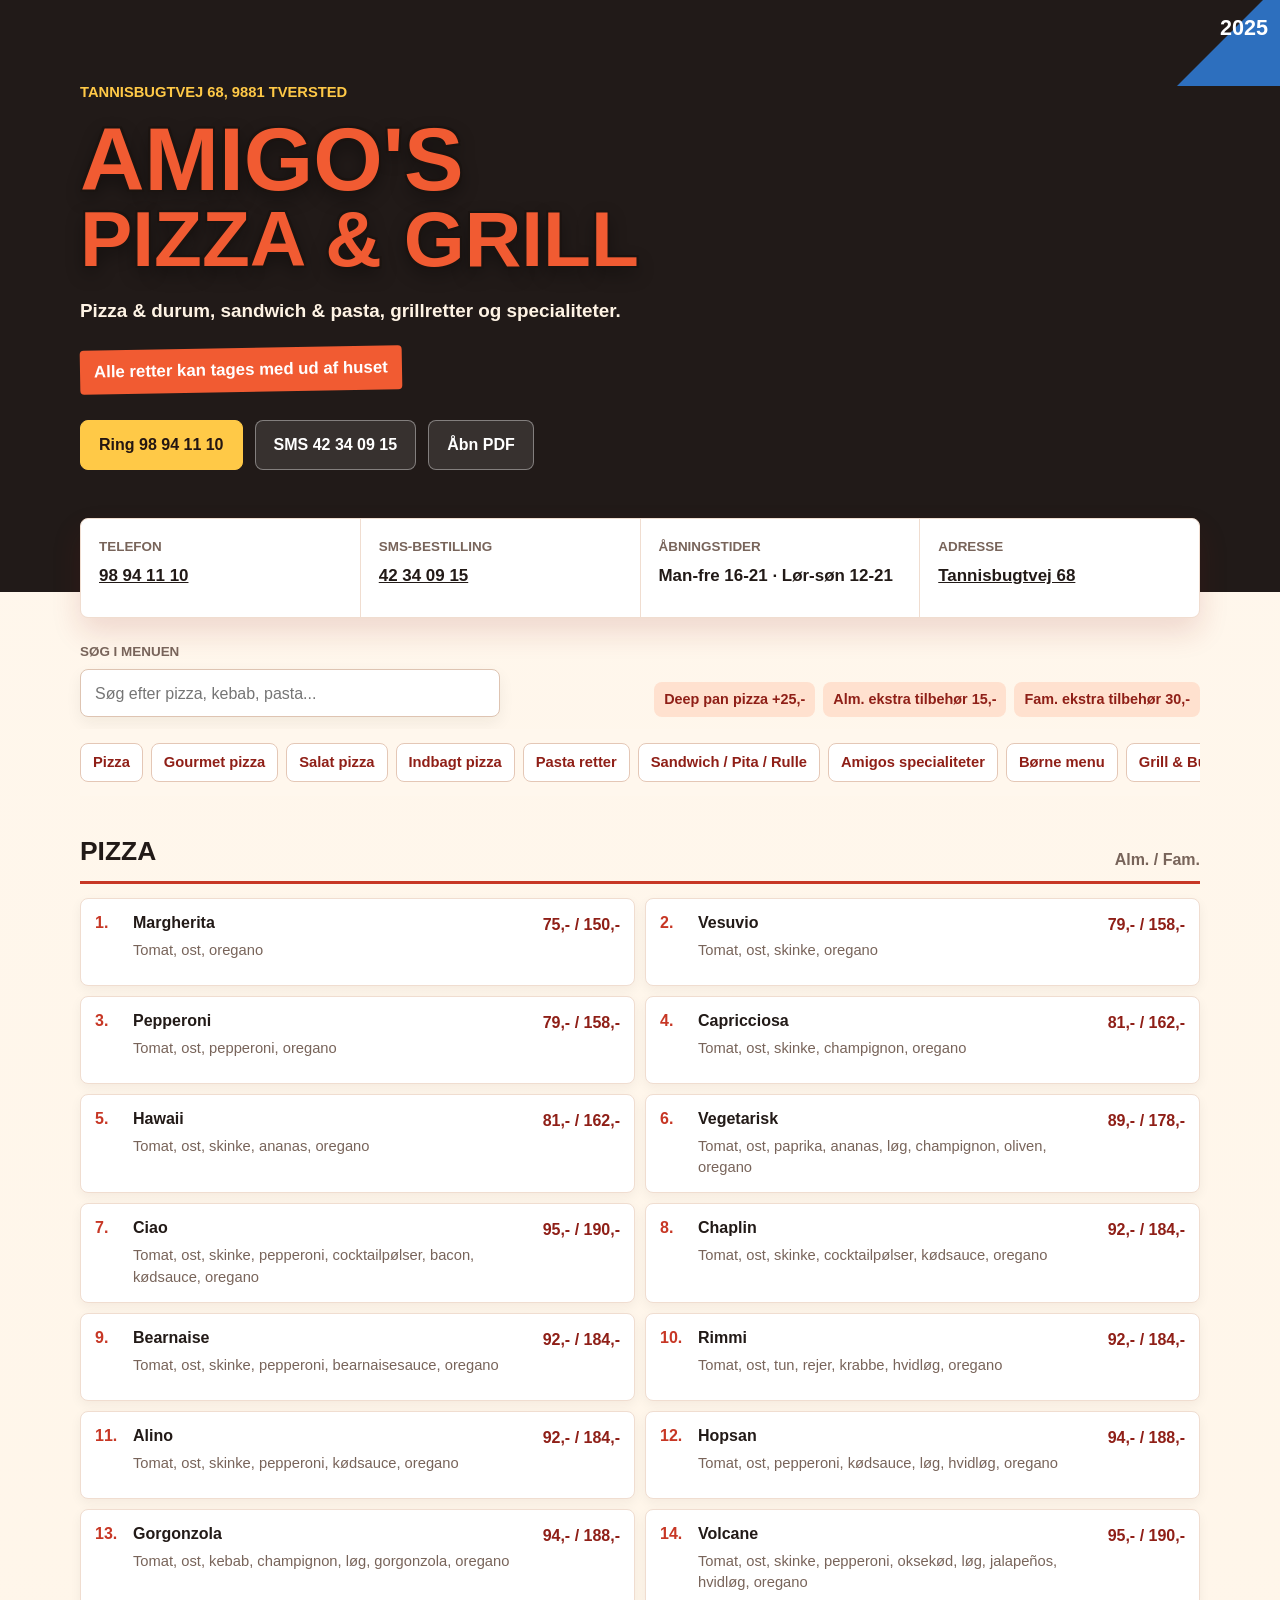
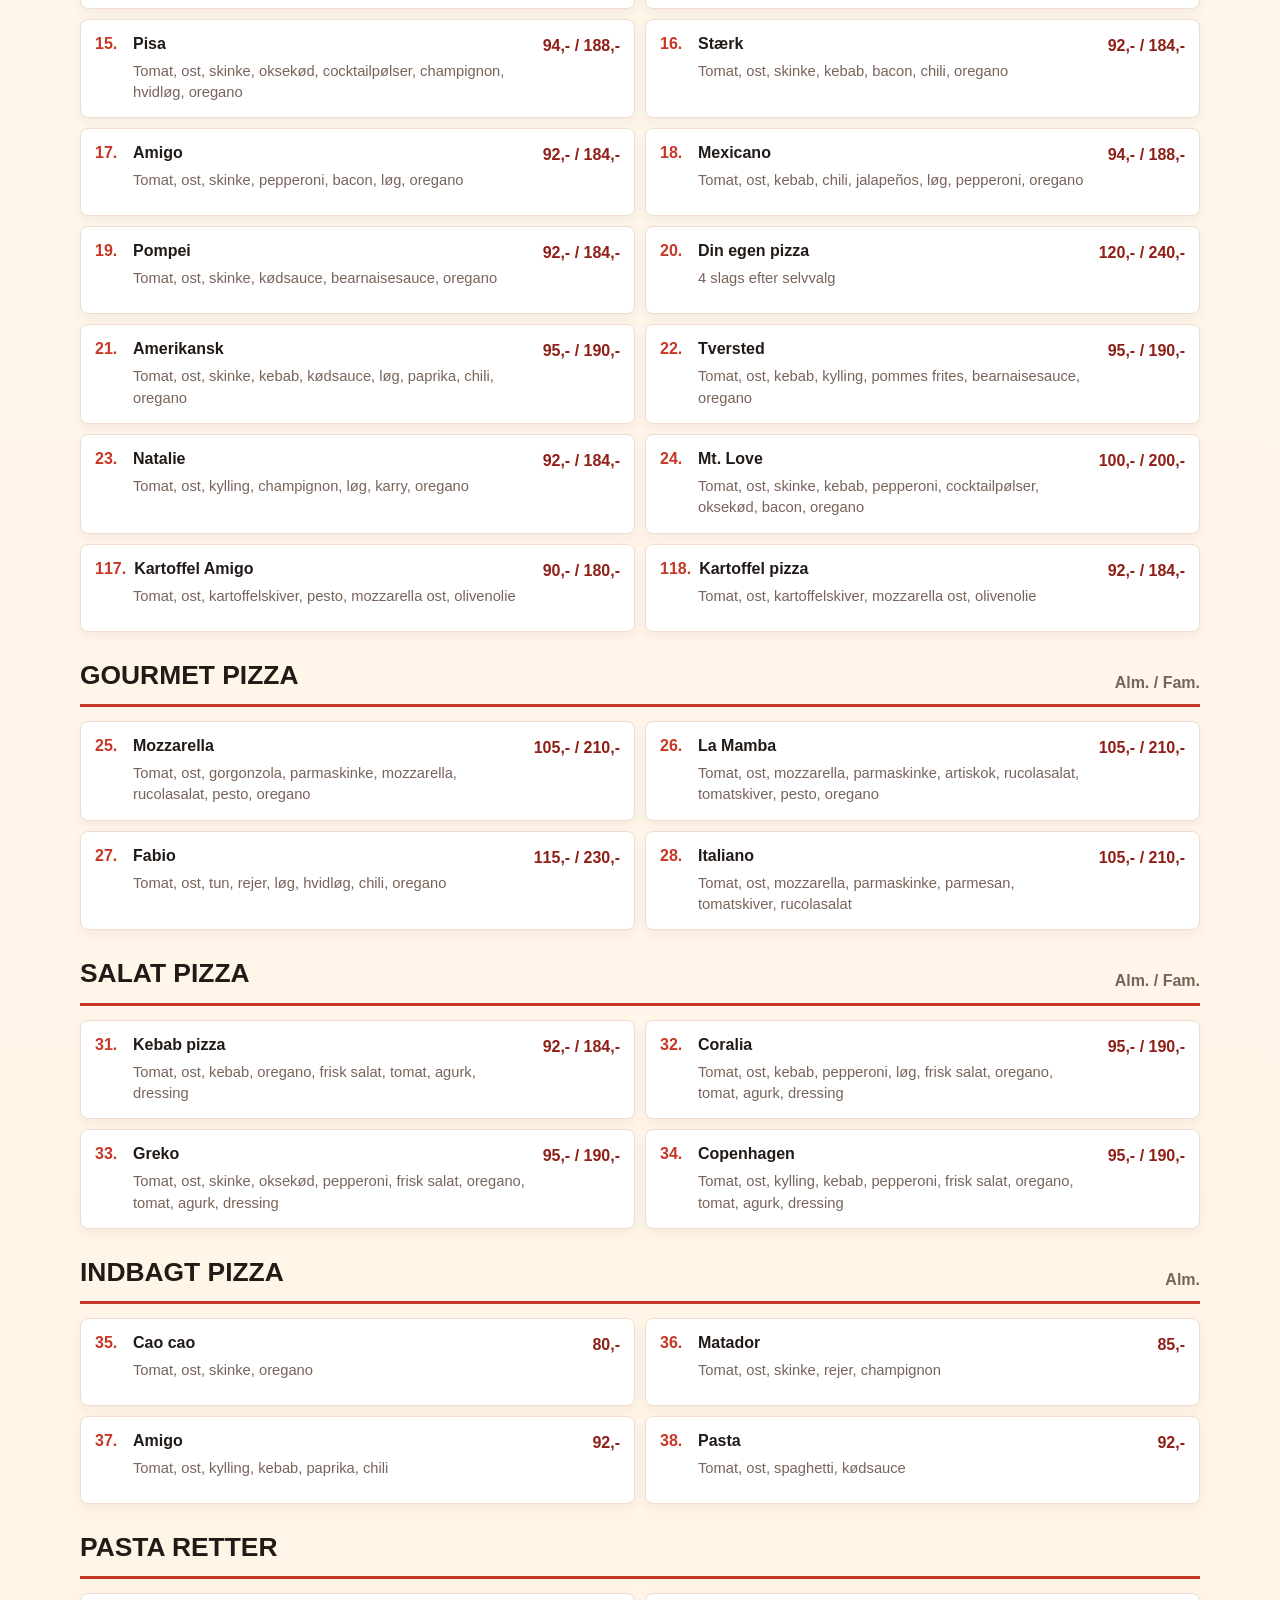
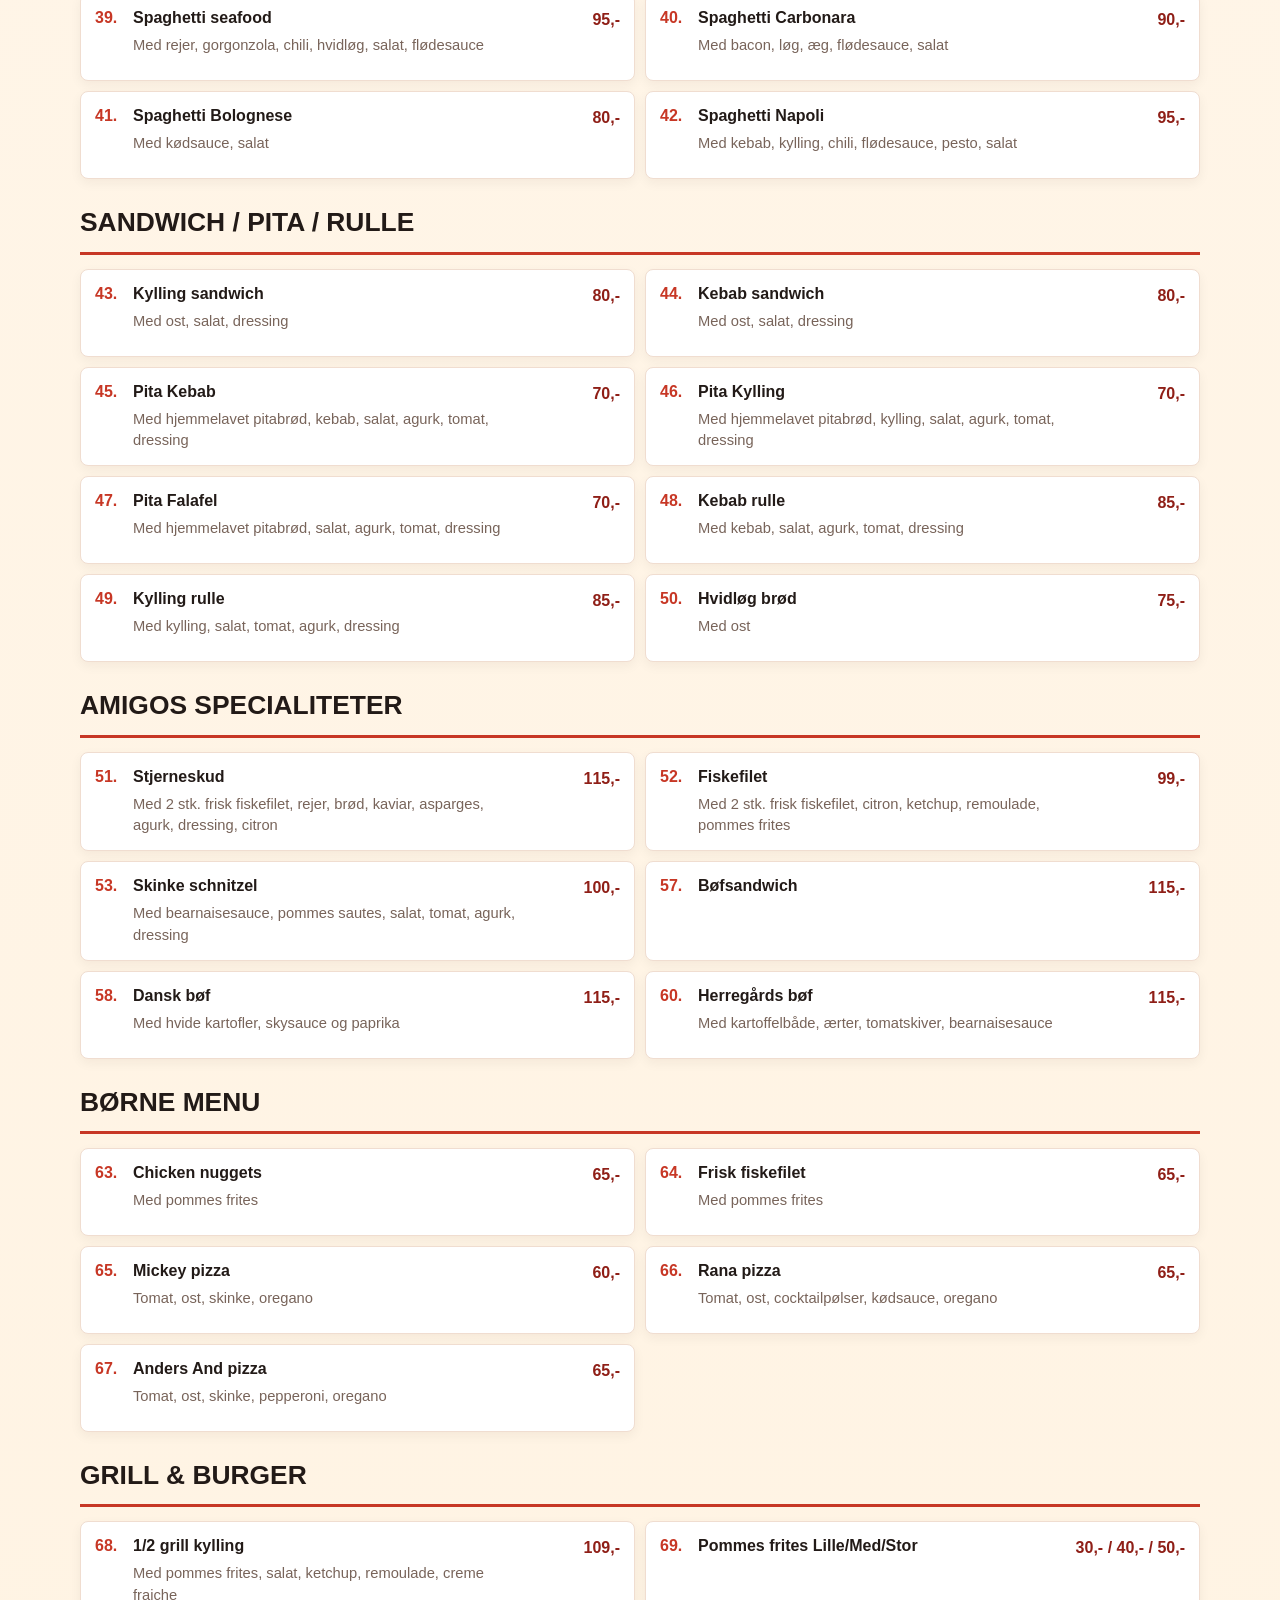
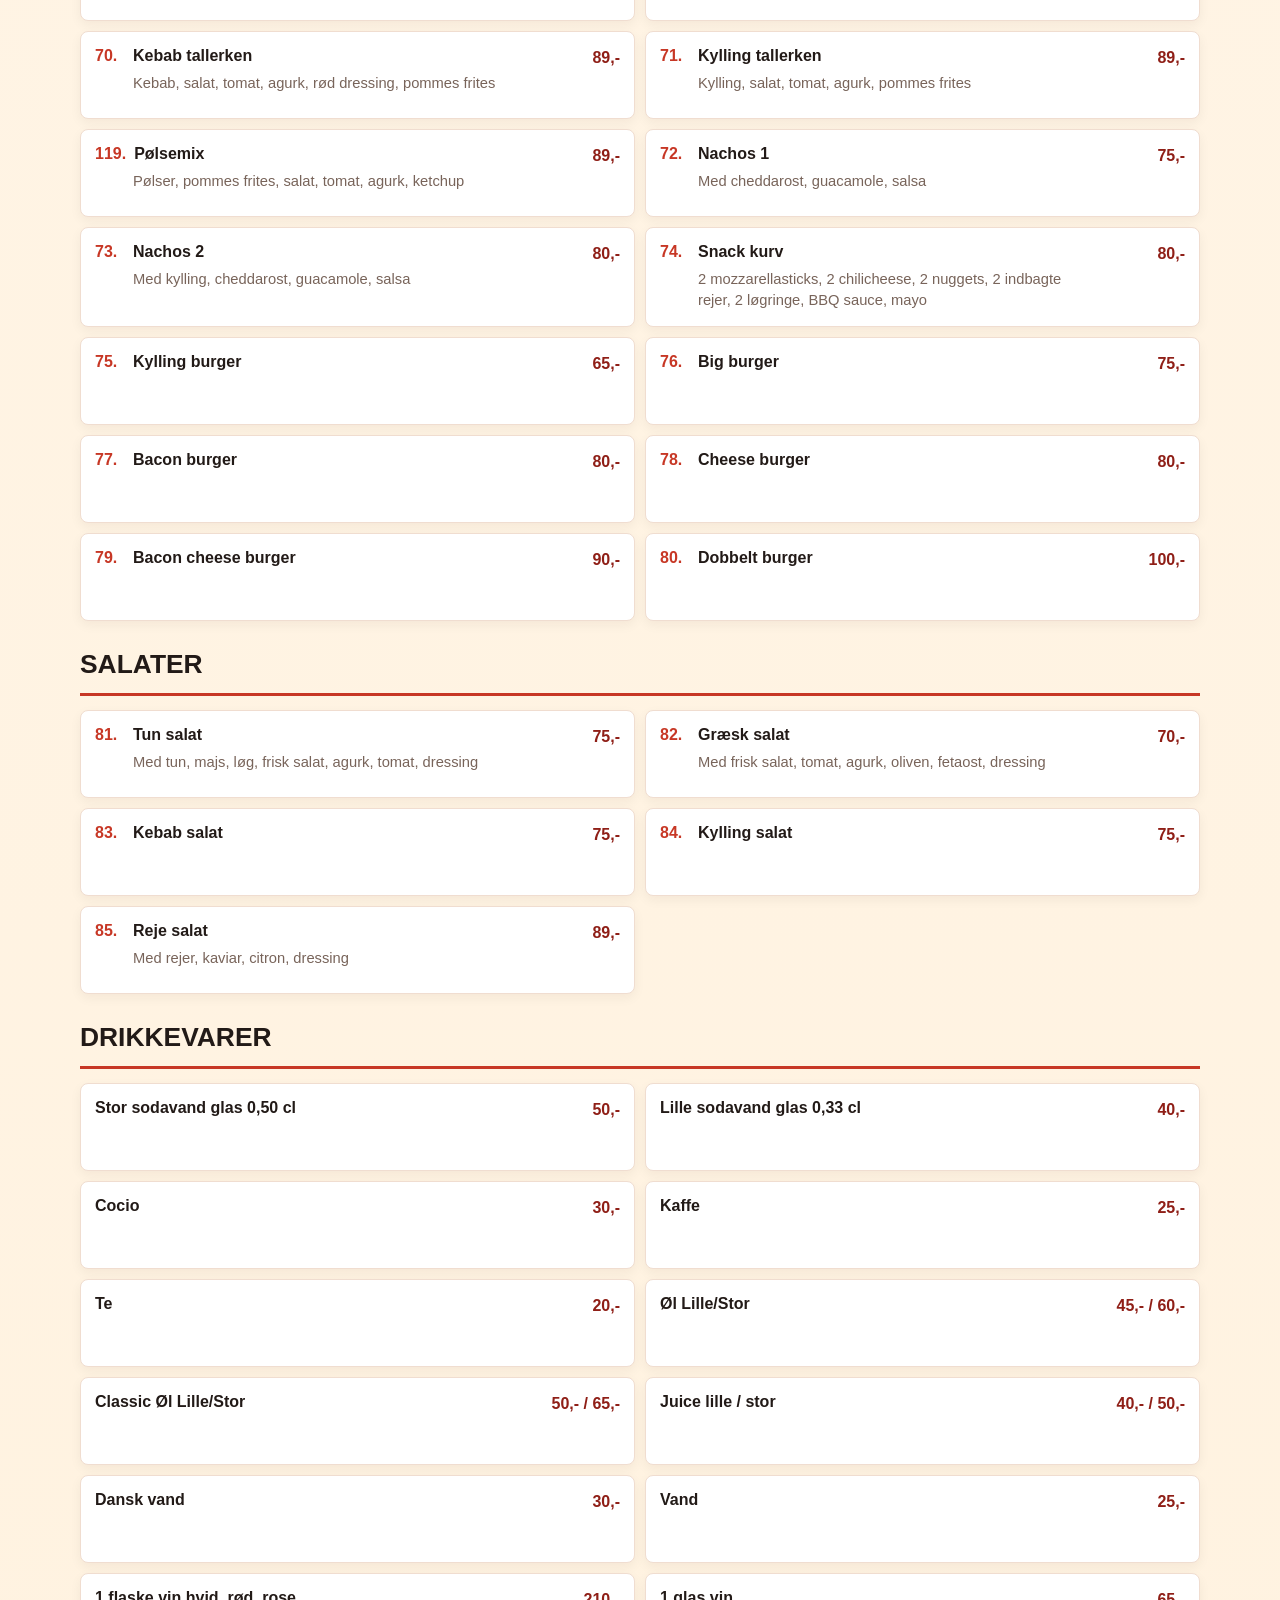
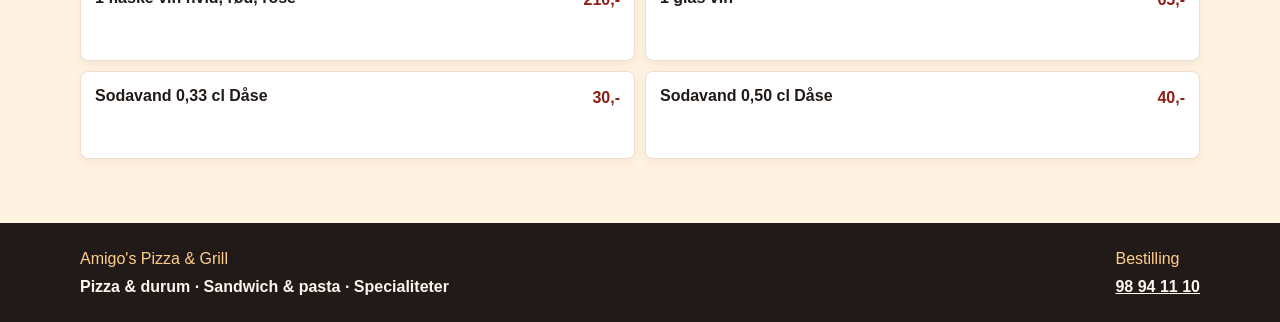
==== index.html @ 6443541f "Add files via upload" ====
<!doctype html>
<html lang="da">
  <head>
    <meta charset="utf-8">
    <meta name="viewport" content="width=device-width, initial-scale=1">
    <meta name="theme-color" content="#211a18">
    <title>Amigo's Pizza & Grill | Menukort</title>
    <meta
      name="description"
      content="Digitalt menukort for Amigo's Pizza & Grill i Tversted. Pizza, pasta, sandwich, grill, burger, salater og drikkevarer."
    >
    <link rel="preload" as="image" href="assets/hero-pizza.webp" type="image/webp">
    <link rel="stylesheet" href="styles.css">
  </head>
  <body>
    <header class="hero">
      <div class="hero__image" aria-hidden="true"></div>
      <div class="year-badge">2025</div>
      <div class="hero__content">
        <p class="eyebrow">Tannisbugtvej 68, 9881 Tversted</p>
        <h1><span>Amigo's</span> Pizza & Grill</h1>
        <p class="hero__text">Pizza & durum, sandwich & pasta, grillretter og specialiteter.</p>
        <div class="takeaway-note">Alle retter kan tages med ud af huset</div>
        <div class="hero__actions" aria-label="Kontaktmuligheder">
          <a class="button button--primary" href="tel:+4598941110">Ring 98 94 11 10</a>
          <a class="button button--ghost" href="sms:+4542340915">SMS 42 34 09 15</a>
          <a class="button button--ghost" href="amigos-pizza-menukort.pdf">Åbn PDF</a>
        </div>
      </div>
    </header>

    <main>
      <section class="info-strip" aria-label="Restaurantinformation">
        <article>
          <span>Telefon</span>
          <strong><a href="tel:+4598941110">98 94 11 10</a></strong>
        </article>
        <article>
          <span>SMS-bestilling</span>
          <strong><a href="sms:+4542340915">42 34 09 15</a></strong>
        </article>
        <article>
          <span>Åbningstider</span>
          <strong>Man-fre 16-21 · Lør-søn 12-21</strong>
        </article>
        <article>
          <span>Adresse</span>
          <strong>
            <a href="https://www.google.com/maps/search/?api=1&query=Tannisbugtvej%2068%2C%209881%20Tversted">Tannisbugtvej 68</a>
          </strong>
        </article>
      </section>

      <section class="toolbar" aria-label="Find retter">
        <label class="search">
          <span>Søg i menuen</span>
          <input id="menu-search" type="search" placeholder="Søg efter pizza, kebab, pasta..." autocomplete="off">
        </label>
        <div class="notice-list" aria-label="Noter">
          <span>Deep pan pizza +25,-</span>
          <span>Alm. ekstra tilbehør 15,-</span>
          <span>Fam. ekstra tilbehør 30,-</span>
        </div>
      </section>

      <nav id="category-nav" class="category-nav" aria-label="Kategorier"></nav>

      <section id="menu-root" class="menu-root" aria-live="polite"></section>
    </main>

    <footer class="footer">
      <div>
        <span>Amigo's Pizza & Grill</span>
        <strong>Pizza & durum · Sandwich & pasta · Specialiteter</strong>
      </div>
      <div>
        <span>Bestilling</span>
        <a href="tel:+4598941110">98 94 11 10</a>
      </div>
    </footer>

    <script src="script.js"></script>
  </body>
</html>
---- styles.css ----
:root {
  --bg: #fff7ed;
  --paper: #ffffff;
  --ink: #221a17;
  --muted: #78645a;
  --line: #f0ddd0;
  --red: #c73725;
  --red-dark: #8f1f17;
  --orange: #f15b32;
  --blue: #2d6fbe;
  --cream: #fff2df;
  --gold: #ffc947;
  --green: #1f7a4f;
  --charcoal: #211a18;
  --shadow: 0 14px 30px rgba(143, 31, 23, 0.14);
}

* {
  box-sizing: border-box;
}

html {
  scroll-behavior: smooth;
}

body {
  margin: 0;
  background:
    linear-gradient(180deg, rgba(255, 247, 237, 0.98), rgba(255, 242, 223, 0.92)),
    var(--bg);
  color: var(--ink);
  font-family: Arial, Helvetica, sans-serif;
  line-height: 1.45;
}

a {
  color: inherit;
}

.hero {
  position: relative;
  min-height: 540px;
  display: flex;
  align-items: center;
  overflow: hidden;
  background: var(--charcoal);
}

.hero__image {
  position: absolute;
  inset: 0;
  background-image:
    linear-gradient(90deg, rgba(33, 26, 24, 0.92), rgba(33, 26, 24, 0.5) 52%, rgba(33, 26, 24, 0.22)),
    url("assets/hero-pizza.png");
  background-image:
    linear-gradient(90deg, rgba(33, 26, 24, 0.92), rgba(33, 26, 24, 0.5) 52%, rgba(33, 26, 24, 0.22)),
    image-set(
      url("assets/hero-pizza.webp") type("image/webp"),
      url("assets/hero-pizza.png") type("image/png")
    );
  background-size: cover;
  background-position: center;
  transform: scale(1.02);
}

.year-badge {
  position: absolute;
  top: 0;
  right: 0;
  width: 118px;
  height: 86px;
  display: grid;
  place-items: start end;
  padding: 12px 12px 0 0;
  background: linear-gradient(135deg, transparent 0 49%, var(--blue) 50%);
  color: #fff;
  font-size: 1.35rem;
  font-weight: 900;
  transform-origin: top right;
}

.hero__content {
  position: relative;
  width: min(1120px, calc(100% - 32px));
  margin: 0 auto;
  color: #fff;
  padding: 82px 0 122px;
}

.eyebrow {
  margin: 0 0 14px;
  color: var(--gold);
  font-size: 0.92rem;
  font-weight: 900;
  text-transform: uppercase;
  letter-spacing: 0;
}

h1 {
  max-width: 720px;
  margin: 0;
  color: var(--orange);
  font-size: 4.9rem;
  line-height: 0.95;
  letter-spacing: 0;
  text-transform: uppercase;
  text-shadow:
    -2px -2px 0 #1b1411,
    2px -2px 0 #1b1411,
    -2px 2px 0 #1b1411,
    2px 2px 0 #1b1411,
    0 7px 18px rgba(0, 0, 0, 0.42);
}

h1 span {
  display: block;
  font-size: 1.14em;
}

.hero__text {
  max-width: 560px;
  margin: 20px 0 0;
  color: #fff4e5;
  font-size: 1.18rem;
  font-weight: 800;
}

.takeaway-note {
  width: fit-content;
  max-width: 100%;
  margin-top: 24px;
  padding: 10px 14px;
  border-radius: 4px;
  background: var(--orange);
  color: #fff;
  font-size: 1.05rem;
  font-weight: 900;
  transform: rotate(-1deg);
}

.hero__actions {
  display: flex;
  flex-wrap: wrap;
  gap: 12px;
  margin-top: 28px;
}

.button {
  min-height: 46px;
  display: inline-flex;
  align-items: center;
  justify-content: center;
  padding: 12px 18px;
  border-radius: 8px;
  border: 1px solid rgba(255, 255, 255, 0.38);
  text-decoration: none;
  font-weight: 900;
}

.button--primary {
  border-color: var(--gold);
  background: var(--gold);
  color: #241612;
}

.button--ghost {
  color: #fff;
  background: rgba(255, 255, 255, 0.1);
}

main {
  width: min(1120px, calc(100% - 28px));
  margin: -74px auto 0;
  position: relative;
  z-index: 2;
}

.info-strip {
  display: grid;
  grid-template-columns: repeat(4, 1fr);
  gap: 1px;
  overflow: hidden;
  border: 1px solid var(--line);
  border-radius: 8px;
  background: var(--line);
  box-shadow: var(--shadow);
}

.info-strip article {
  min-height: 98px;
  background: var(--paper);
  padding: 18px;
}

.info-strip span,
.search span {
  display: block;
  color: var(--muted);
  font-size: 0.84rem;
  font-weight: 900;
  text-transform: uppercase;
  letter-spacing: 0;
}

.info-strip strong {
  display: block;
  margin-top: 8px;
  font-size: 1.06rem;
}

.toolbar {
  display: grid;
  grid-template-columns: minmax(260px, 420px) 1fr;
  gap: 18px;
  align-items: end;
  margin-top: 24px;
}

.search input {
  width: 100%;
  min-height: 48px;
  margin-top: 8px;
  border: 1px solid #dec4b2;
  border-radius: 8px;
  padding: 0 14px;
  background: var(--paper);
  color: var(--ink);
  font: inherit;
  box-shadow: 0 6px 16px rgba(33, 26, 24, 0.06);
}

.search input:focus {
  outline: 3px solid rgba(199, 55, 37, 0.22);
  border-color: var(--red);
}

.notice-list {
  display: flex;
  flex-wrap: wrap;
  justify-content: flex-end;
  gap: 8px;
}

.notice-list span {
  min-height: 34px;
  display: inline-flex;
  align-items: center;
  border-radius: 8px;
  padding: 7px 10px;
  background: #ffe1cf;
  color: var(--red-dark);
  font-size: 0.9rem;
  font-weight: 900;
}

.category-nav {
  position: sticky;
  top: 0;
  z-index: 5;
  display: flex;
  gap: 8px;
  overflow-x: auto;
  padding: 14px 0;
  margin-top: 12px;
  background: rgba(255, 247, 237, 0.96);
  backdrop-filter: blur(10px);
}

.category-nav a {
  flex: 0 0 auto;
  min-height: 38px;
  display: inline-flex;
  align-items: center;
  border: 1px solid #e4c7b6;
  border-radius: 8px;
  padding: 8px 12px;
  background: var(--paper);
  color: var(--red-dark);
  text-decoration: none;
  font-size: 0.92rem;
  font-weight: 900;
  white-space: nowrap;
}

.category-nav a:hover,
.category-nav a:focus {
  border-color: var(--red);
  color: var(--red);
}

.menu-root {
  padding: 12px 0 64px;
}

.menu-section {
  scroll-margin-top: 76px;
  padding-top: 24px;
}

.section-heading {
  display: flex;
  align-items: end;
  justify-content: space-between;
  gap: 16px;
  border-bottom: 3px solid var(--red);
  padding-bottom: 10px;
  margin-bottom: 14px;
}

.section-heading h2 {
  margin: 0;
  font-size: 1.65rem;
  letter-spacing: 0;
  text-transform: uppercase;
}

.section-heading span {
  color: var(--muted);
  font-weight: 800;
  white-space: nowrap;
}

.items {
  display: grid;
  grid-template-columns: repeat(2, minmax(0, 1fr));
  gap: 10px;
}

.menu-item {
  display: grid;
  grid-template-columns: minmax(0, 1fr) auto;
  gap: 14px;
  min-height: 88px;
  padding: 14px;
  border: 1px solid var(--line);
  border-radius: 8px;
  background: var(--paper);
  box-shadow: 0 4px 12px rgba(33, 26, 24, 0.05);
}

.item-main {
  min-width: 0;
}

.item-title {
  display: flex;
  gap: 8px;
  align-items: baseline;
  margin: 0;
  font-size: 1rem;
  line-height: 1.25;
}

.item-number {
  flex: 0 0 auto;
  min-width: 30px;
  color: var(--red);
  font-weight: 900;
}

.item-name {
  font-weight: 900;
}

.item-desc {
  margin: 7px 0 0 38px;
  color: var(--muted);
  font-size: 0.92rem;
}

.item-price {
  align-self: start;
  min-width: 80px;
  text-align: right;
  color: var(--red-dark);
  font-weight: 900;
  white-space: nowrap;
}

.empty {
  margin: 30px 0 80px;
  padding: 24px;
  border-radius: 8px;
  background: var(--paper);
  border: 1px solid var(--line);
  color: var(--muted);
}

.footer {
  display: flex;
  justify-content: space-between;
  gap: 20px;
  padding: 24px max(16px, calc((100vw - 1120px) / 2));
  background: var(--charcoal);
  color: #fff7ed;
}

.footer div {
  display: grid;
  gap: 4px;
}

.footer span {
  color: #ffcf8a;
}

.footer a {
  font-weight: 900;
}

@media (max-width: 900px) {
  .info-strip,
  .toolbar,
  .items {
    grid-template-columns: 1fr;
  }

  .notice-list {
    justify-content: flex-start;
  }
}

@media (max-width: 640px) {
  .hero {
    min-height: 500px;
  }

  .hero__content {
    width: calc(100% - 24px);
    padding: 70px 0 106px;
  }

  h1 {
    font-size: 2.75rem;
  }

  .hero__text {
    font-size: 1.04rem;
  }

  .takeaway-note {
    font-size: 0.96rem;
  }

  .button {
    width: 100%;
  }

  main {
    width: min(100% - 20px, 680px);
    margin-top: -62px;
  }

  .info-strip article {
    min-height: 78px;
    padding: 14px;
  }

  .menu-item {
    grid-template-columns: 1fr;
    gap: 8px;
  }

  .item-price {
    text-align: left;
    margin-left: 38px;
  }

  .section-heading {
    display: block;
  }

  .section-heading span {
    display: block;
    margin-top: 4px;
  }

  .footer {
    display: grid;
  }
}
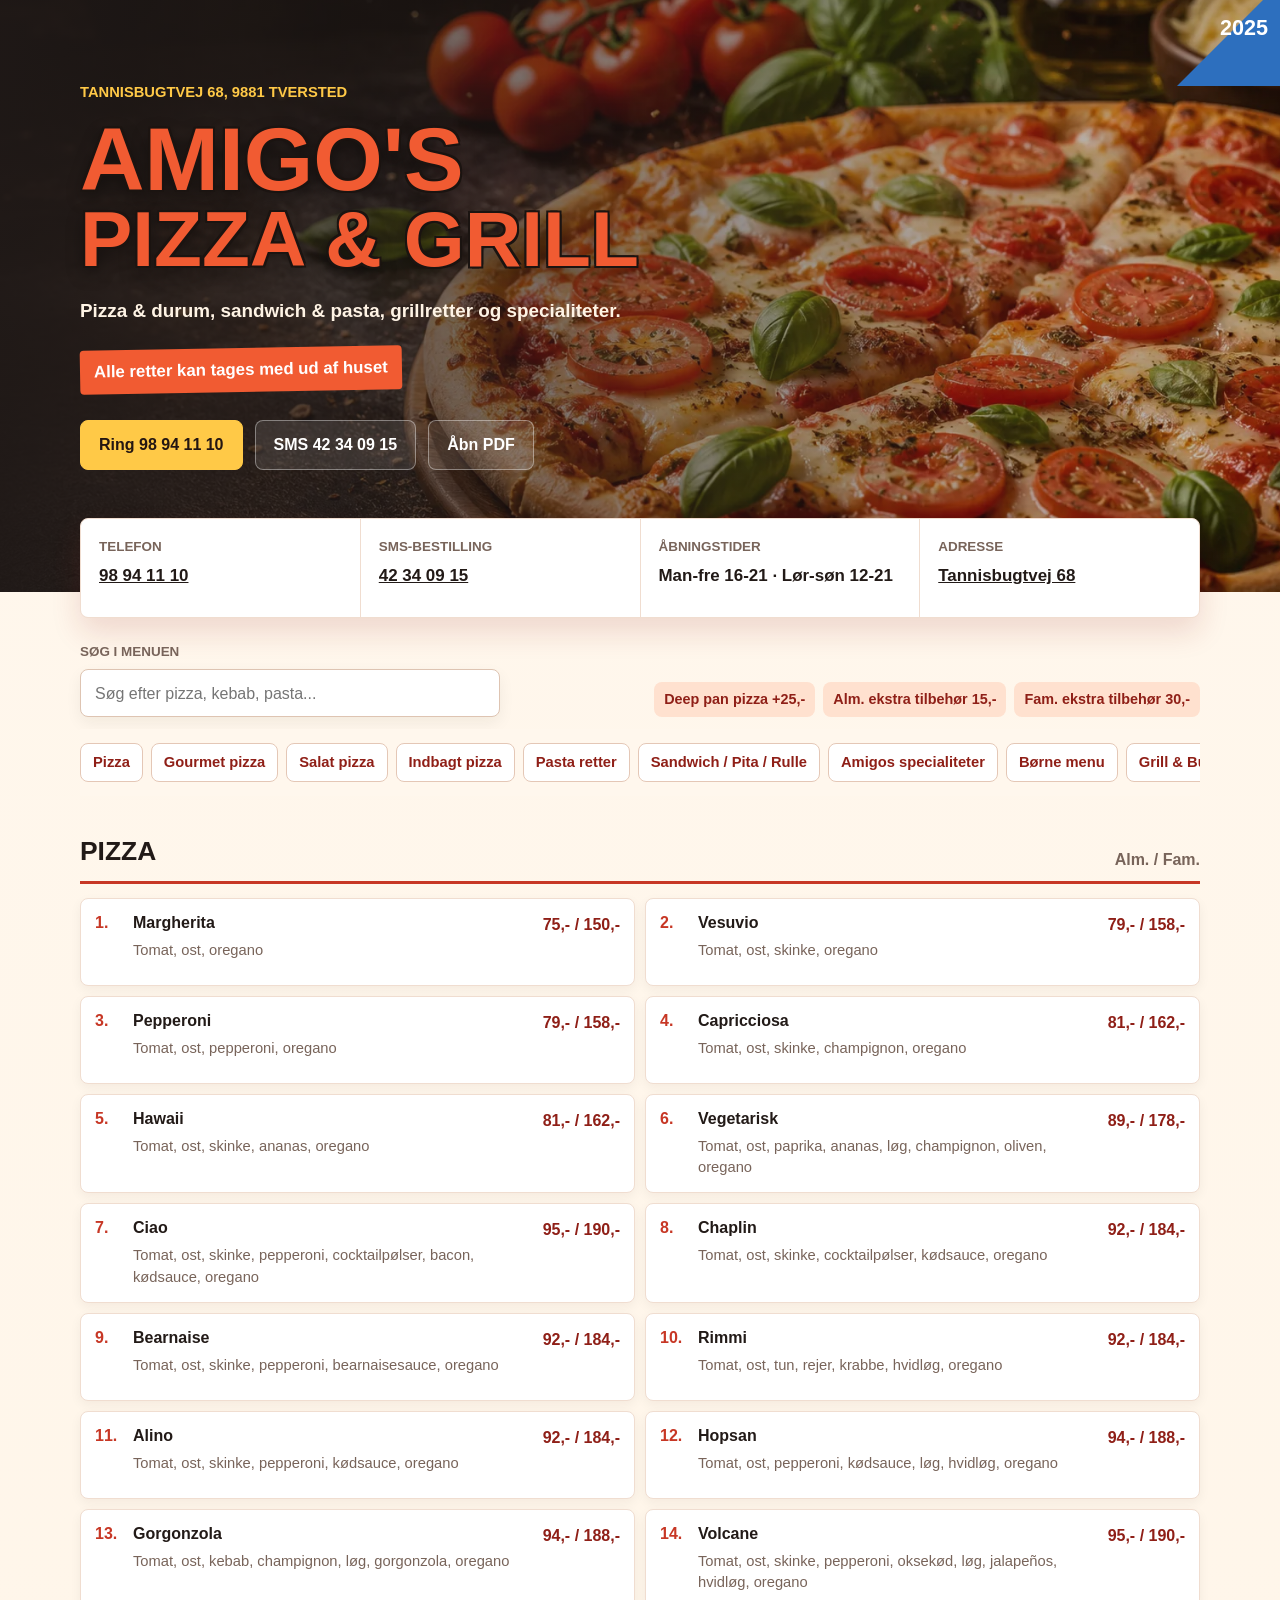
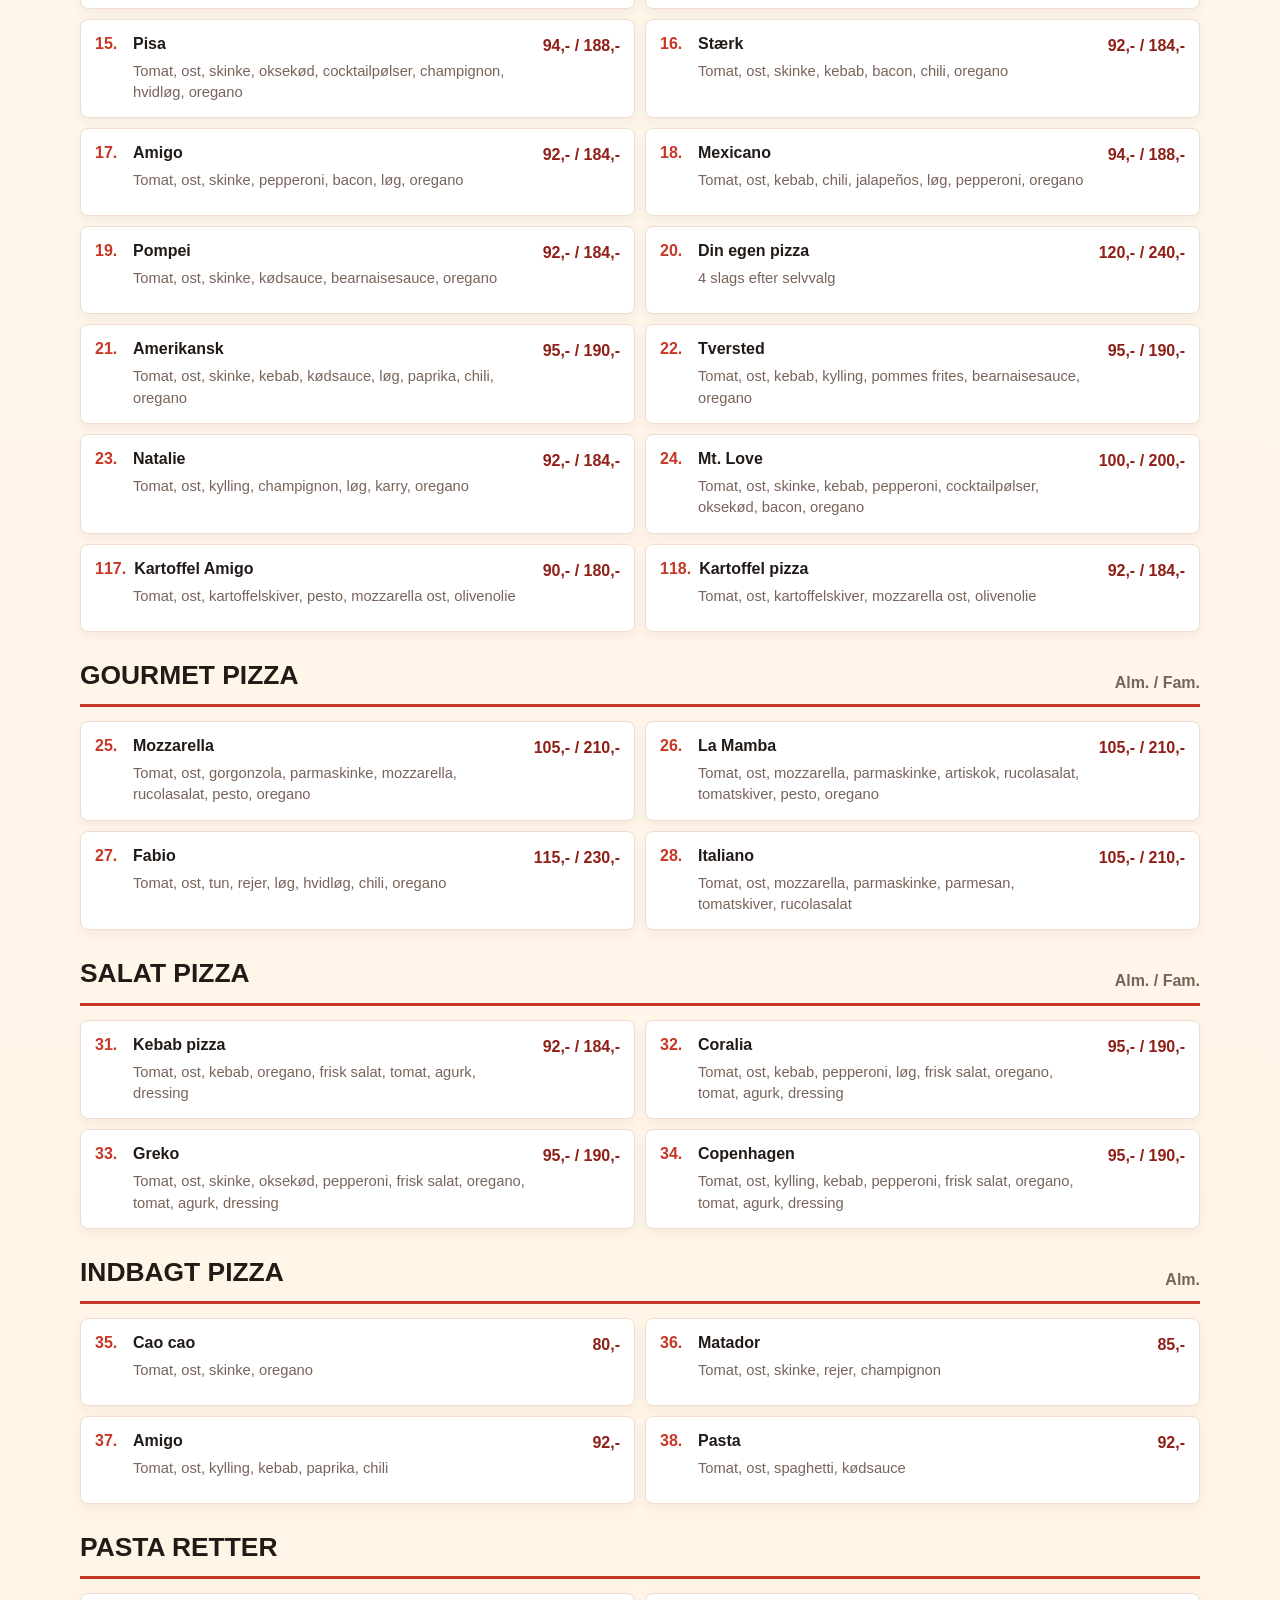
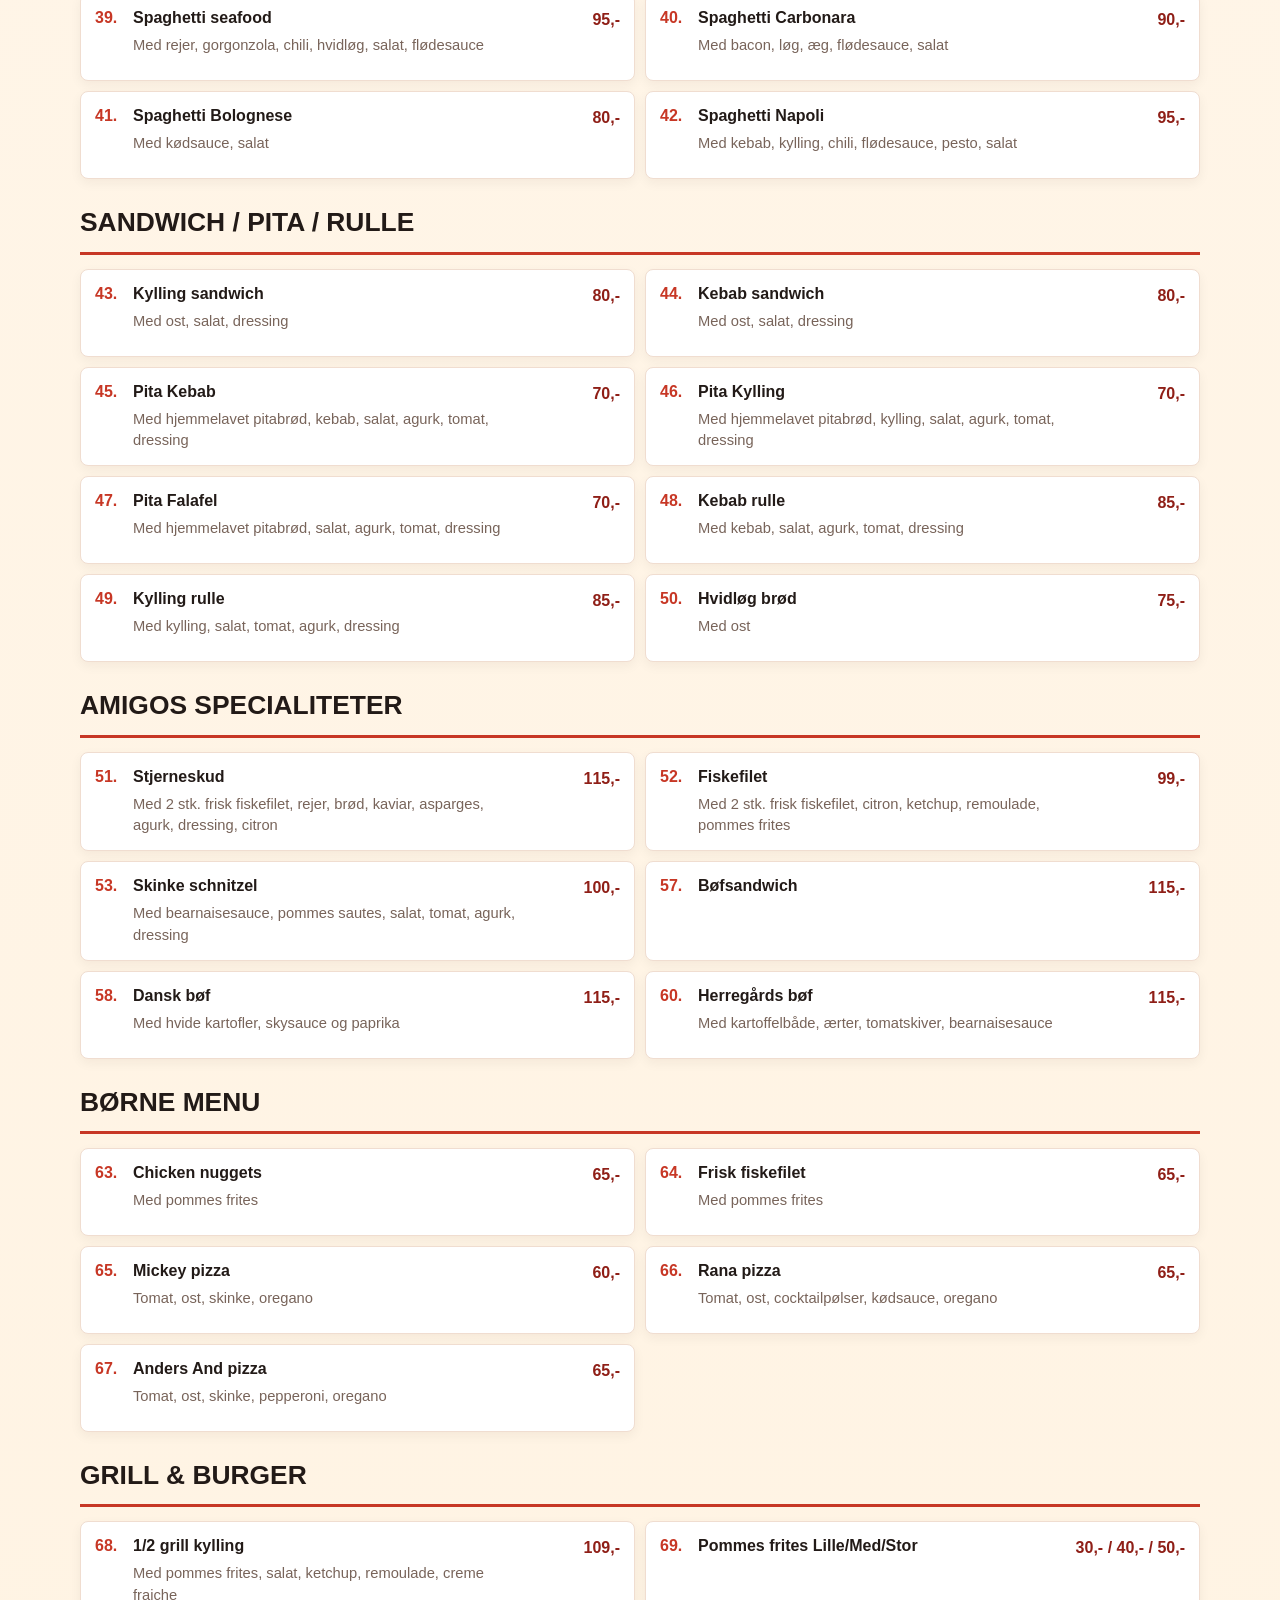
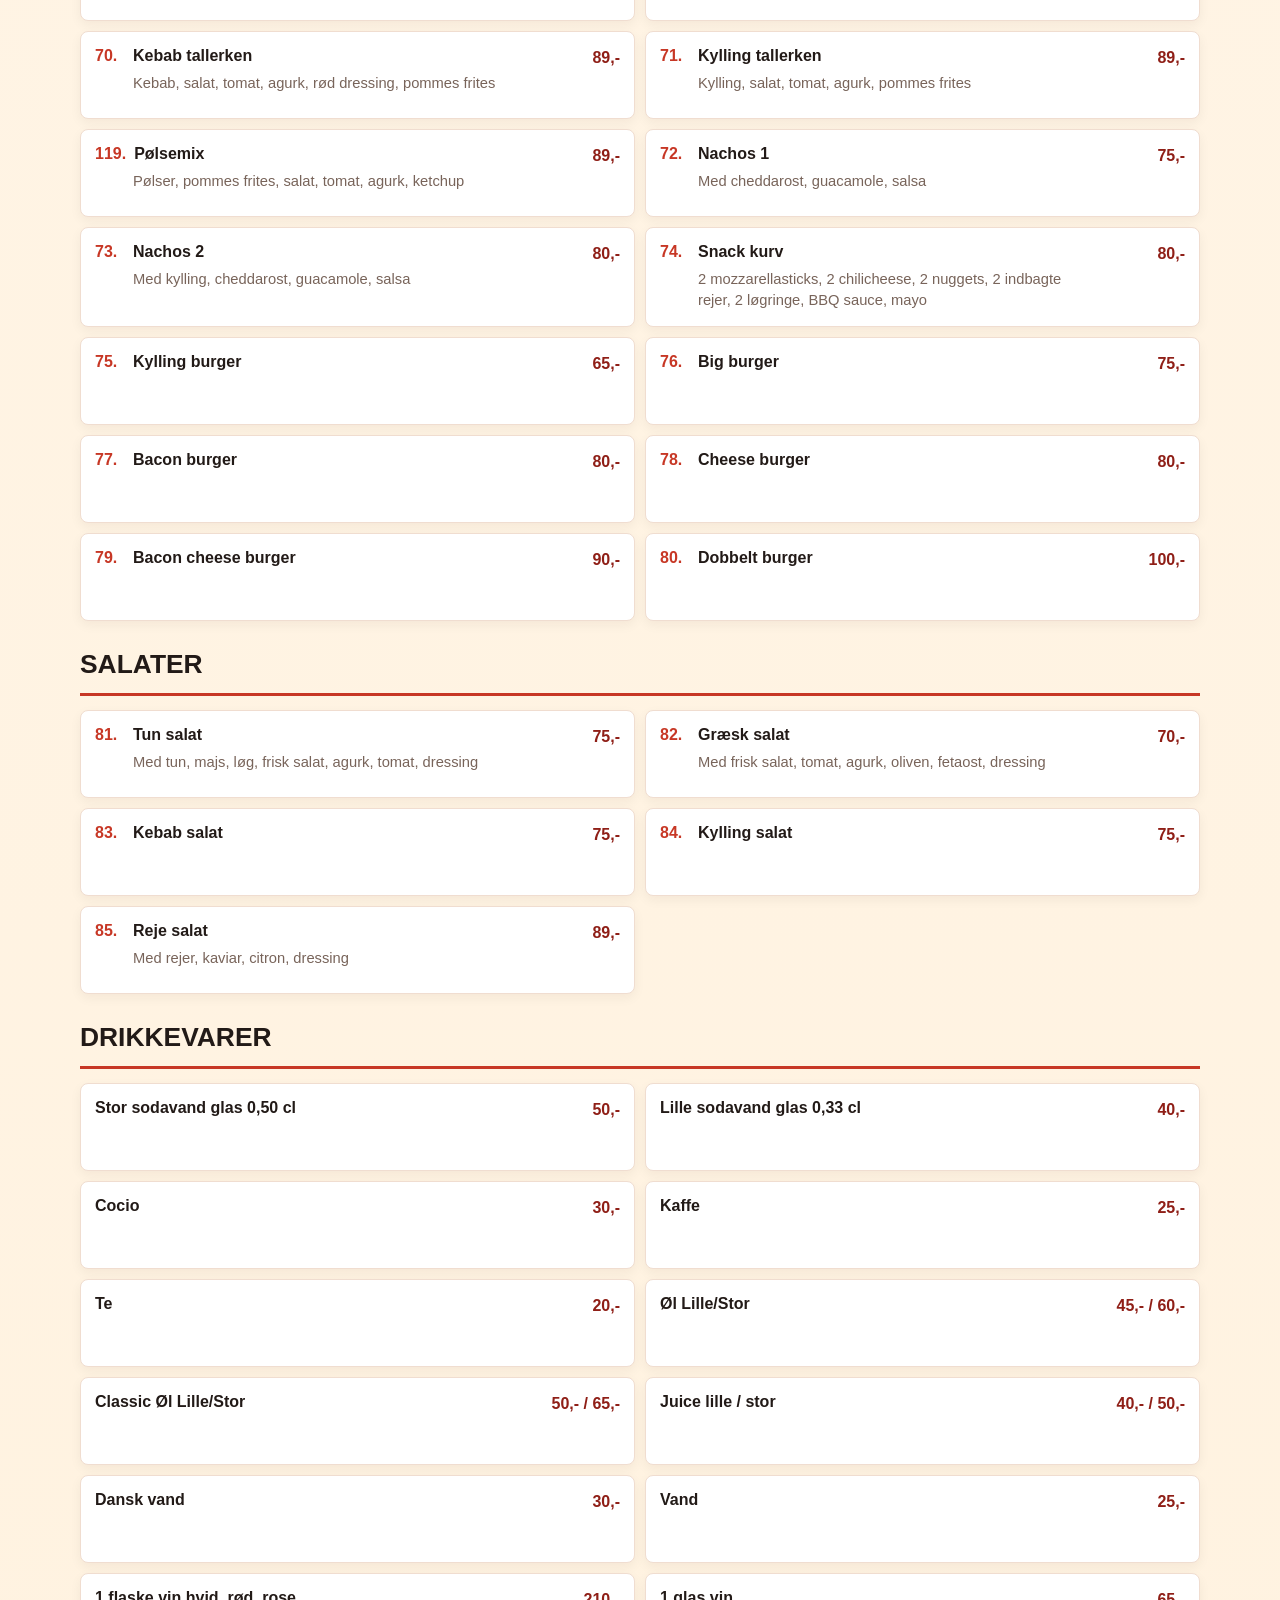
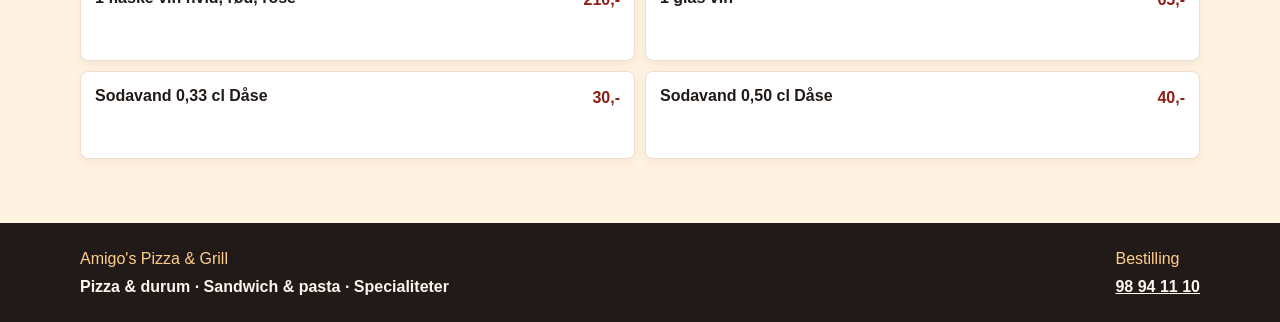
==== commit 215c74e9: "Add Amigo pizza menu" ====
--- a/index.html
+++ b/index.html
@@ -9,8 +9,8 @@
       name="description"
       content="Digitalt menukort for Amigo's Pizza & Grill i Tversted. Pizza, pasta, sandwich, grill, burger, salater og drikkevarer."
     >
-    <link rel="preload" as="image" href="assets/hero-pizza.webp" type="image/webp">
-    <link rel="stylesheet" href="styles.css">
+    <link rel="preload" as="image" href="assets/hero-pizza.webp?v=1" type="image/webp">
+    <link rel="stylesheet" href="styles.css?v=1">
   </head>
   <body>
     <header class="hero">
@@ -24,7 +24,7 @@
         <div class="hero__actions" aria-label="Kontaktmuligheder">
           <a class="button button--primary" href="tel:+4598941110">Ring 98 94 11 10</a>
           <a class="button button--ghost" href="sms:+4542340915">SMS 42 34 09 15</a>
-          <a class="button button--ghost" href="amigos-pizza-menukort.pdf">Åbn PDF</a>
+          <a class="button button--ghost" href="amigos-pizza-menukort.pdf?v=1">Åbn PDF</a>
         </div>
       </div>
     </header>
@@ -79,6 +79,6 @@
       </div>
     </footer>
 
-    <script src="script.js"></script>
+    <script src="script.js?v=1"></script>
   </body>
 </html>
--- a/styles.css
+++ b/styles.css
@@ -51,12 +51,12 @@
   inset: 0;
   background-image:
     linear-gradient(90deg, rgba(33, 26, 24, 0.92), rgba(33, 26, 24, 0.5) 52%, rgba(33, 26, 24, 0.22)),
-    url("assets/hero-pizza.png");
+    url("assets/hero-pizza.png?v=1");
   background-image:
     linear-gradient(90deg, rgba(33, 26, 24, 0.92), rgba(33, 26, 24, 0.5) 52%, rgba(33, 26, 24, 0.22)),
     image-set(
-      url("assets/hero-pizza.webp") type("image/webp"),
-      url("assets/hero-pizza.png") type("image/png")
+      url("assets/hero-pizza.webp?v=1") type("image/webp"),
+      url("assets/hero-pizza.png?v=1") type("image/png")
     );
   background-size: cover;
   background-position: center;
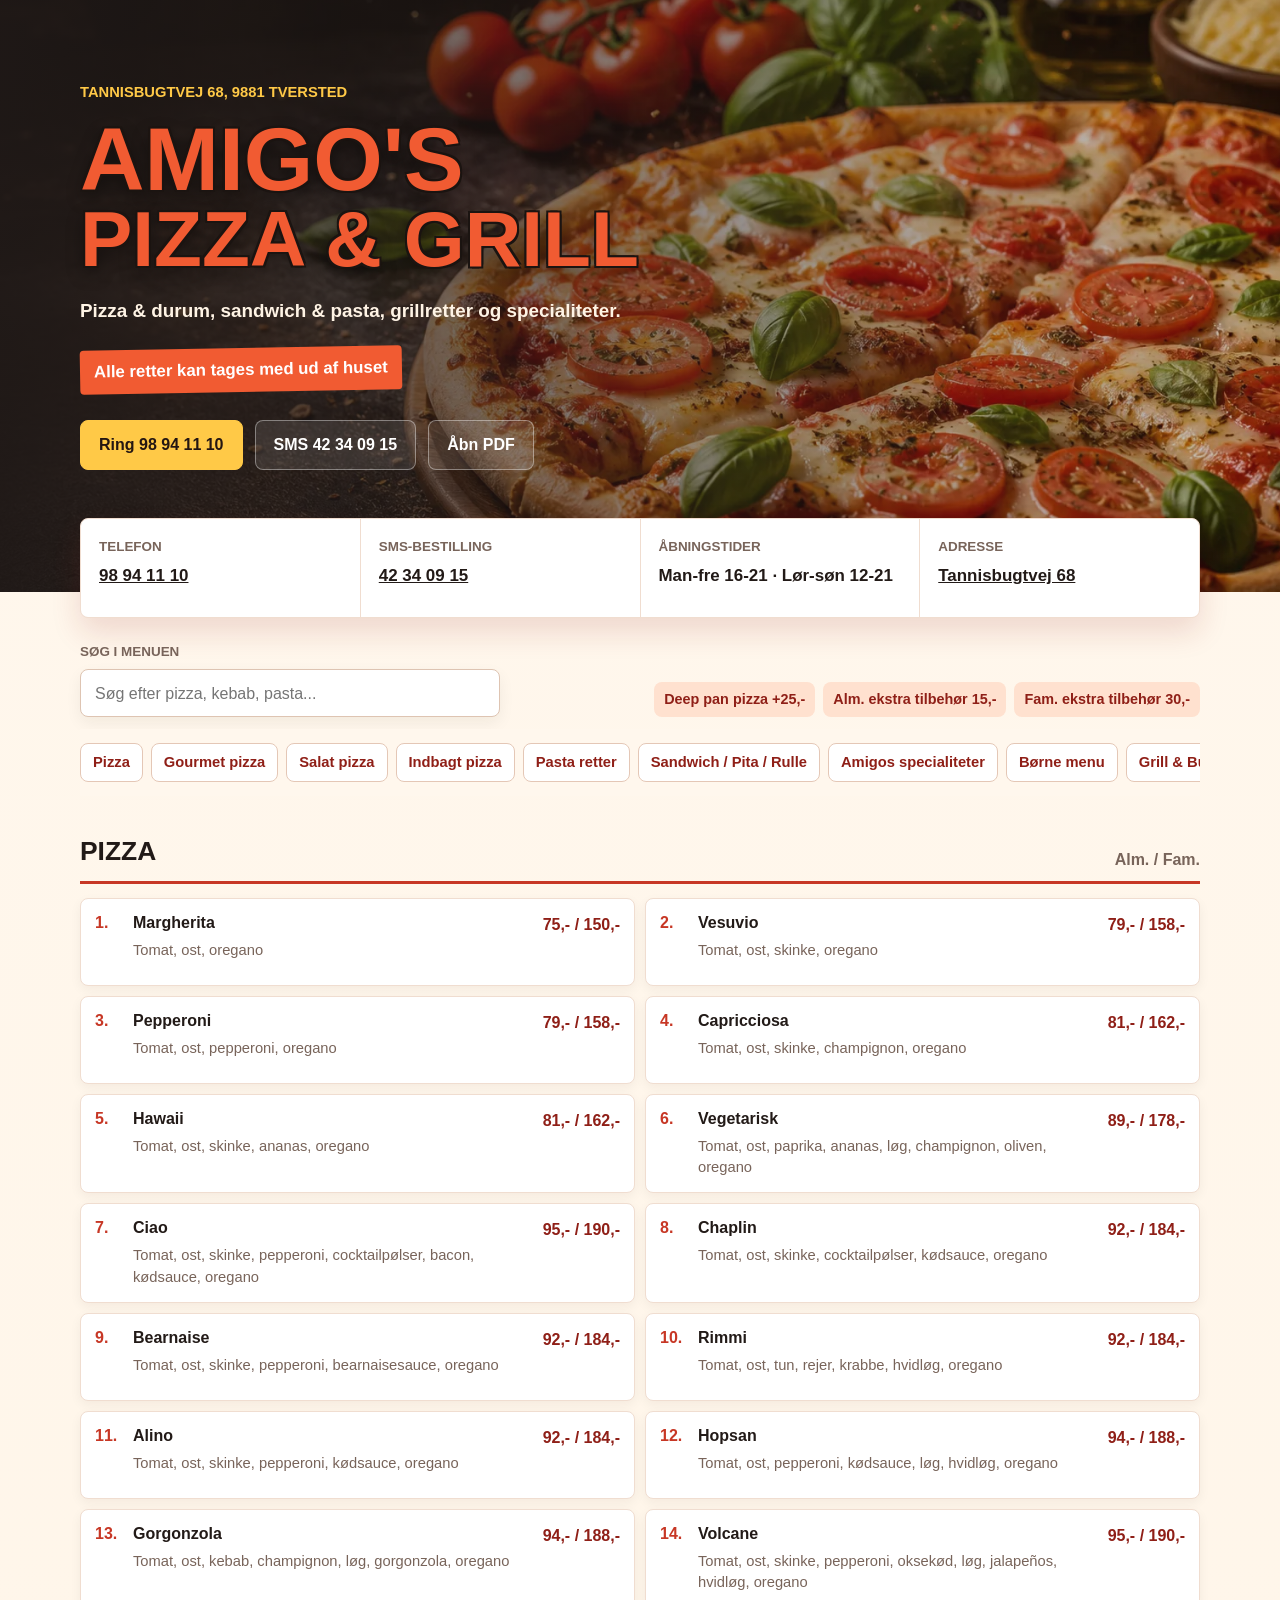
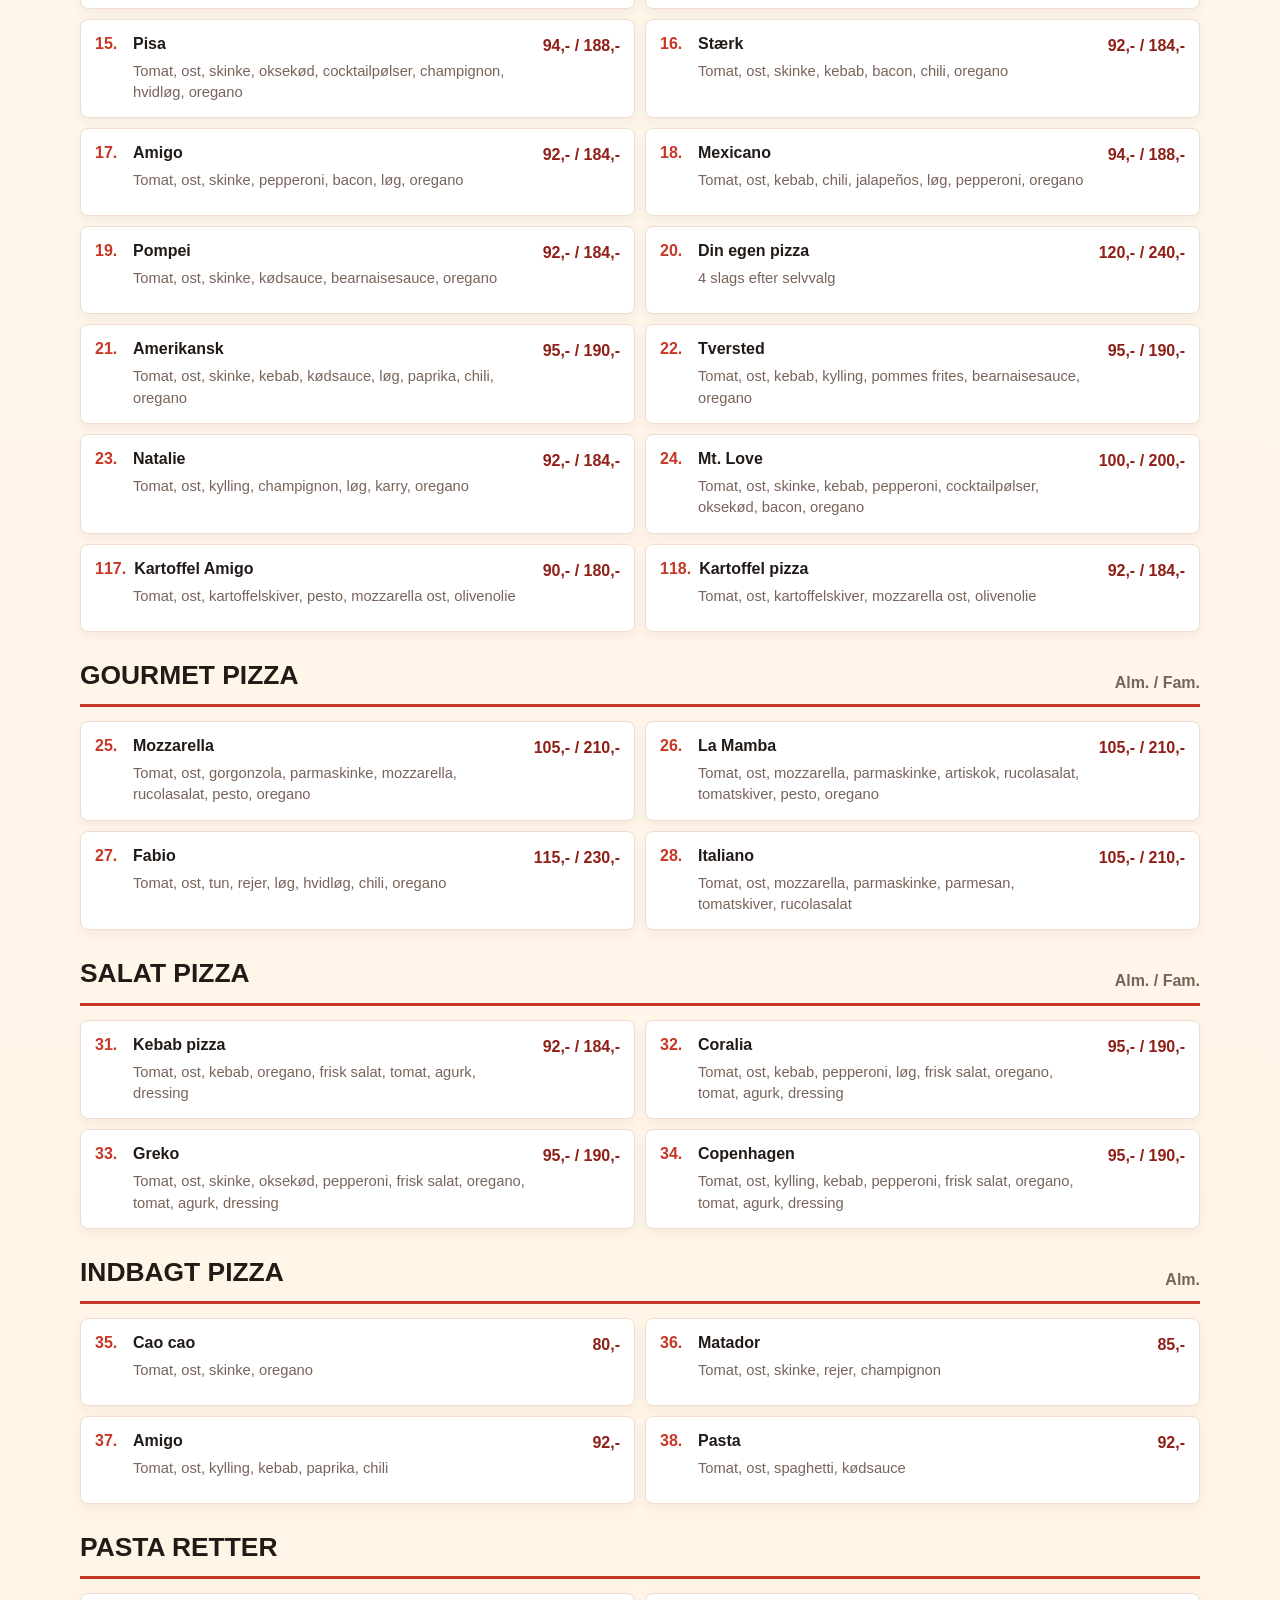
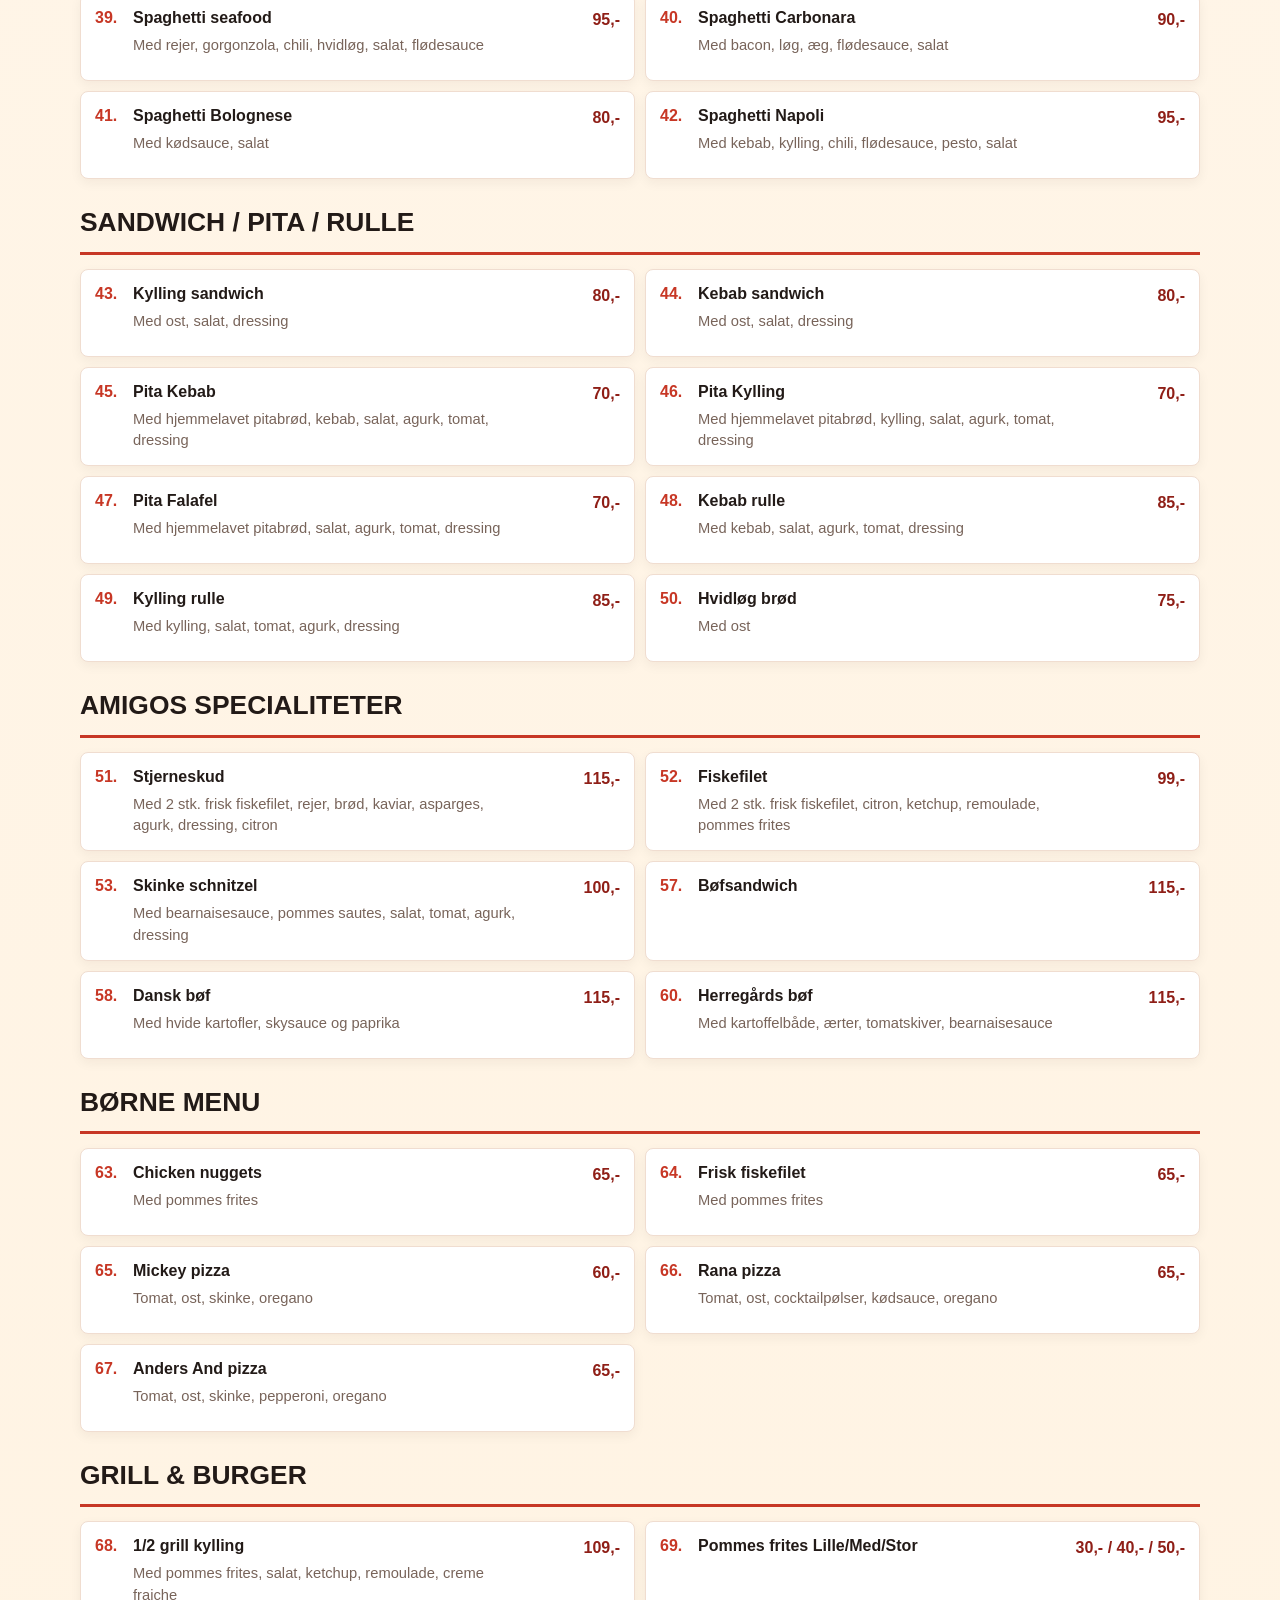
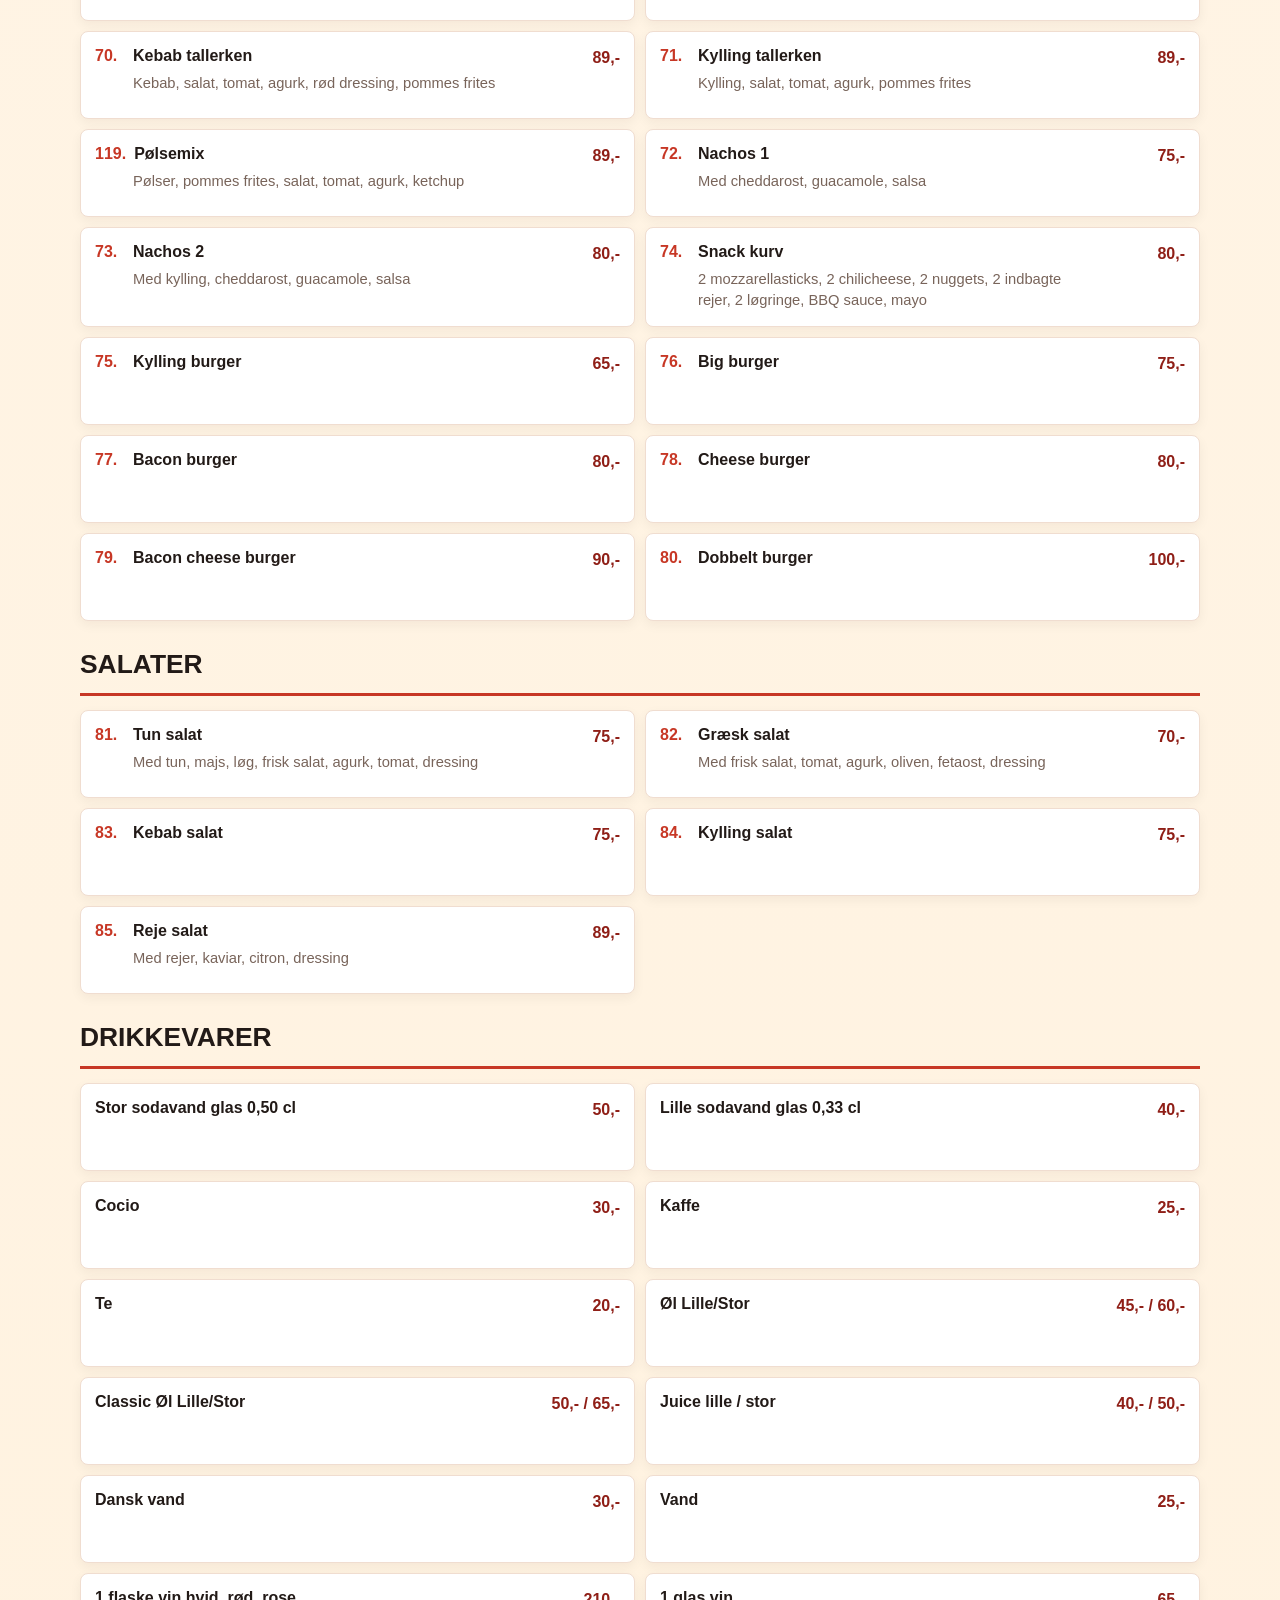
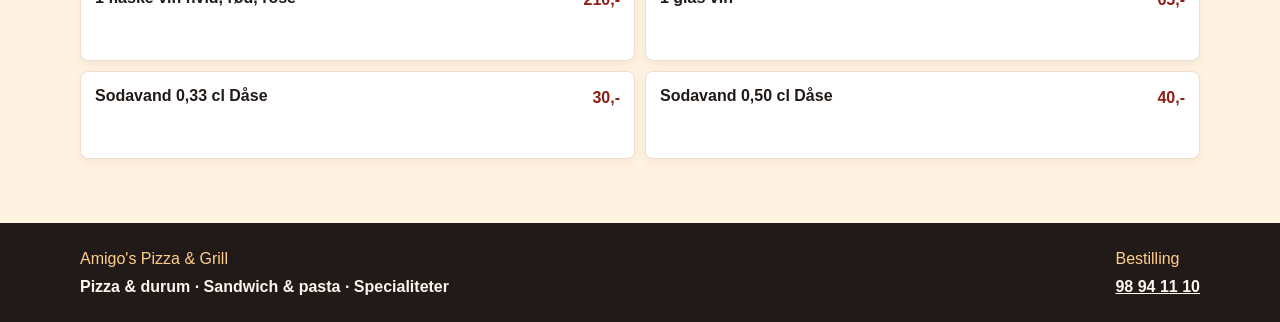
==== commit c0ebd191: "Improve Amigo PDF layout" ====
--- a/index.html
+++ b/index.html
@@ -9,13 +9,12 @@
       name="description"
       content="Digitalt menukort for Amigo's Pizza & Grill i Tversted. Pizza, pasta, sandwich, grill, burger, salater og drikkevarer."
     >
-    <link rel="preload" as="image" href="assets/hero-pizza.webp?v=1" type="image/webp">
-    <link rel="stylesheet" href="styles.css?v=1">
+    <link rel="preload" as="image" href="assets/hero-pizza.webp?v=2" type="image/webp">
+    <link rel="stylesheet" href="styles.css?v=2">
   </head>
   <body>
     <header class="hero">
       <div class="hero__image" aria-hidden="true"></div>
-      <div class="year-badge">2025</div>
       <div class="hero__content">
         <p class="eyebrow">Tannisbugtvej 68, 9881 Tversted</p>
         <h1><span>Amigo's</span> Pizza & Grill</h1>
@@ -24,7 +23,7 @@
         <div class="hero__actions" aria-label="Kontaktmuligheder">
           <a class="button button--primary" href="tel:+4598941110">Ring 98 94 11 10</a>
           <a class="button button--ghost" href="sms:+4542340915">SMS 42 34 09 15</a>
-          <a class="button button--ghost" href="amigos-pizza-menukort.pdf?v=1">Åbn PDF</a>
+          <a class="button button--ghost" href="amigos-pizza-menukort-v2.pdf?v=2">Åbn PDF</a>
         </div>
       </div>
     </header>
@@ -79,6 +78,6 @@
       </div>
     </footer>
 
-    <script src="script.js?v=1"></script>
+    <script src="script.js?v=2"></script>
   </body>
 </html>
--- a/styles.css
+++ b/styles.css
@@ -51,32 +51,16 @@
   inset: 0;
   background-image:
     linear-gradient(90deg, rgba(33, 26, 24, 0.92), rgba(33, 26, 24, 0.5) 52%, rgba(33, 26, 24, 0.22)),
-    url("assets/hero-pizza.png?v=1");
+    url("assets/hero-pizza.png?v=2");
   background-image:
     linear-gradient(90deg, rgba(33, 26, 24, 0.92), rgba(33, 26, 24, 0.5) 52%, rgba(33, 26, 24, 0.22)),
     image-set(
-      url("assets/hero-pizza.webp?v=1") type("image/webp"),
-      url("assets/hero-pizza.png?v=1") type("image/png")
+      url("assets/hero-pizza.webp?v=2") type("image/webp"),
+      url("assets/hero-pizza.png?v=2") type("image/png")
     );
   background-size: cover;
   background-position: center;
   transform: scale(1.02);
-}
-
-.year-badge {
-  position: absolute;
-  top: 0;
-  right: 0;
-  width: 118px;
-  height: 86px;
-  display: grid;
-  place-items: start end;
-  padding: 12px 12px 0 0;
-  background: linear-gradient(135deg, transparent 0 49%, var(--blue) 50%);
-  color: #fff;
-  font-size: 1.35rem;
-  font-weight: 900;
-  transform-origin: top right;
 }
 
 .hero__content {
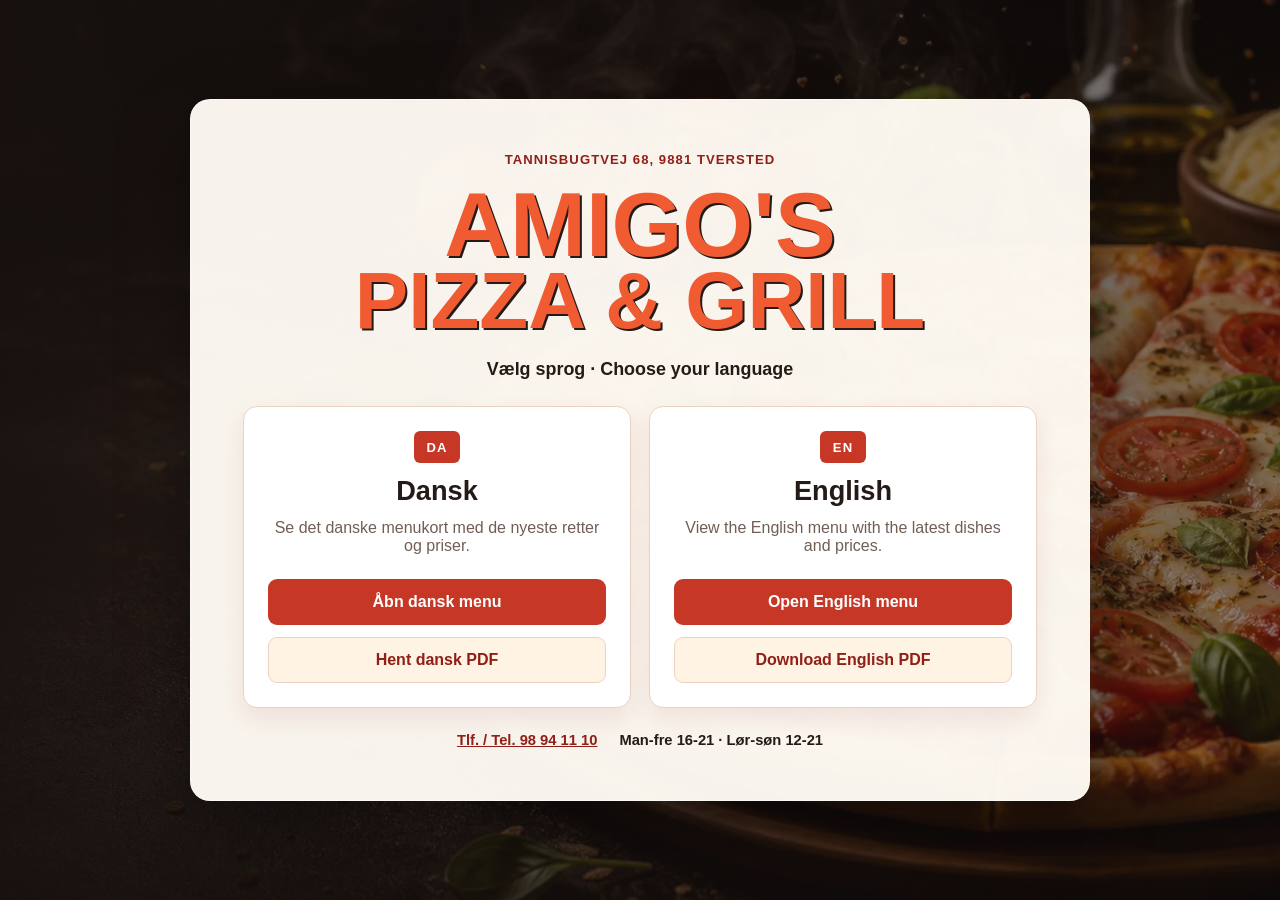
==== commit ec3b921b: "Add Danish and English menu selector" ====
--- a/index.html
+++ b/index.html
@@ -4,80 +4,45 @@
     <meta charset="utf-8">
     <meta name="viewport" content="width=device-width, initial-scale=1">
     <meta name="theme-color" content="#211a18">
-    <title>Amigo's Pizza & Grill | Menukort</title>
+    <title>Amigo's Pizza & Grill | Vælg sprog</title>
     <meta
       name="description"
-      content="Digitalt menukort for Amigo's Pizza & Grill i Tversted. Pizza, pasta, sandwich, grill, burger, salater og drikkevarer."
+      content="Vælg dansk eller engelsk menukort for Amigo's Pizza & Grill i Tversted."
     >
-    <link rel="preload" as="image" href="assets/hero-pizza.webp?v=2" type="image/webp">
-    <link rel="stylesheet" href="styles.css?v=2">
+    <link rel="preload" as="image" href="assets/hero-pizza.webp" type="image/webp">
+    <link rel="stylesheet" href="styles.css">
   </head>
   <body>
-    <header class="hero">
-      <div class="hero__image" aria-hidden="true"></div>
-      <div class="hero__content">
-        <p class="eyebrow">Tannisbugtvej 68, 9881 Tversted</p>
-        <h1><span>Amigo's</span> Pizza & Grill</h1>
-        <p class="hero__text">Pizza & durum, sandwich & pasta, grillretter og specialiteter.</p>
-        <div class="takeaway-note">Alle retter kan tages med ud af huset</div>
-        <div class="hero__actions" aria-label="Kontaktmuligheder">
-          <a class="button button--primary" href="tel:+4598941110">Ring 98 94 11 10</a>
-          <a class="button button--ghost" href="sms:+4542340915">SMS 42 34 09 15</a>
-          <a class="button button--ghost" href="amigos-pizza-menukort-v2.pdf?v=2">Åbn PDF</a>
+    <main class="language-page">
+      <div class="language-page__image" aria-hidden="true"></div>
+      <section class="language-card" aria-labelledby="page-title">
+        <p class="address">Tannisbugtvej 68, 9881 Tversted</p>
+        <h1 id="page-title"><span>Amigo's</span> Pizza &amp; Grill</h1>
+        <p class="intro">Vælg sprog · Choose your language</p>
+
+        <div class="language-options">
+          <article class="language-option">
+            <span class="language-code">DA</span>
+            <h2>Dansk</h2>
+            <p>Se det danske menukort med de nyeste retter og priser.</p>
+            <a class="primary-link" href="da/">Åbn dansk menu</a>
+            <a class="pdf-link" href="menu-da.pdf">Hent dansk PDF</a>
+          </article>
+
+          <article class="language-option" lang="en">
+            <span class="language-code">EN</span>
+            <h2>English</h2>
+            <p>View the English menu with the latest dishes and prices.</p>
+            <a class="primary-link" href="en/">Open English menu</a>
+            <a class="pdf-link" href="menu-en.pdf">Download English PDF</a>
+          </article>
         </div>
-      </div>
-    </header>
 
-    <main>
-      <section class="info-strip" aria-label="Restaurantinformation">
-        <article>
-          <span>Telefon</span>
-          <strong><a href="tel:+4598941110">98 94 11 10</a></strong>
-        </article>
-        <article>
-          <span>SMS-bestilling</span>
-          <strong><a href="sms:+4542340915">42 34 09 15</a></strong>
-        </article>
-        <article>
-          <span>Åbningstider</span>
-          <strong>Man-fre 16-21 · Lør-søn 12-21</strong>
-        </article>
-        <article>
-          <span>Adresse</span>
-          <strong>
-            <a href="https://www.google.com/maps/search/?api=1&query=Tannisbugtvej%2068%2C%209881%20Tversted">Tannisbugtvej 68</a>
-          </strong>
-        </article>
-      </section>
-
-      <section class="toolbar" aria-label="Find retter">
-        <label class="search">
-          <span>Søg i menuen</span>
-          <input id="menu-search" type="search" placeholder="Søg efter pizza, kebab, pasta..." autocomplete="off">
-        </label>
-        <div class="notice-list" aria-label="Noter">
-          <span>Deep pan pizza +25,-</span>
-          <span>Alm. ekstra tilbehør 15,-</span>
-          <span>Fam. ekstra tilbehør 30,-</span>
+        <div class="quick-contact">
+          <a href="tel:+4598941110">Tlf. / Tel. 98 94 11 10</a>
+          <span>Man-fre 16-21 · Lør-søn 12-21</span>
         </div>
       </section>
-
-      <nav id="category-nav" class="category-nav" aria-label="Kategorier"></nav>
-
-      <section id="menu-root" class="menu-root" aria-live="polite"></section>
     </main>
-
-    <footer class="footer">
-      <div>
-        <span>Amigo's Pizza & Grill</span>
-        <strong>Pizza & durum · Sandwich & pasta · Specialiteter</strong>
-      </div>
-      <div>
-        <span>Bestilling</span>
-        <a href="tel:+4598941110">98 94 11 10</a>
-      </div>
-    </footer>
-
-    <script src="script.js?v=2"></script>
   </body>
 </html>
--- a/styles.css
+++ b/styles.css
@@ -1,99 +1,75 @@
 :root {
-  --bg: #fff7ed;
-  --paper: #ffffff;
-  --ink: #221a17;
-  --muted: #78645a;
-  --line: #f0ddd0;
+  --ink: #241a17;
   --red: #c73725;
   --red-dark: #8f1f17;
   --orange: #f15b32;
-  --blue: #2d6fbe;
-  --cream: #fff2df;
   --gold: #ffc947;
-  --green: #1f7a4f;
-  --charcoal: #211a18;
-  --shadow: 0 14px 30px rgba(143, 31, 23, 0.14);
+  --cream: #fff4e4;
+  --paper: rgba(255, 251, 244, 0.97);
+  --line: #ead3c3;
 }
 
 * {
   box-sizing: border-box;
 }
 
-html {
-  scroll-behavior: smooth;
+body {
+  margin: 0;
+  color: var(--ink);
+  background: #1f1816;
+  font-family: Arial, Helvetica, sans-serif;
 }
 
-body {
-  margin: 0;
-  background:
-    linear-gradient(180deg, rgba(255, 247, 237, 0.98), rgba(255, 242, 223, 0.92)),
-    var(--bg);
-  color: var(--ink);
-  font-family: Arial, Helvetica, sans-serif;
-  line-height: 1.45;
+.language-page {
+  position: relative;
+  min-height: 100vh;
+  display: grid;
+  place-items: center;
+  overflow: hidden;
+  padding: 28px 16px;
 }
 
-a {
-  color: inherit;
-}
-
-.hero {
-  position: relative;
-  min-height: 540px;
-  display: flex;
-  align-items: center;
-  overflow: hidden;
-  background: var(--charcoal);
-}
-
-.hero__image {
+.language-page__image {
   position: absolute;
   inset: 0;
-  background-image:
-    linear-gradient(90deg, rgba(33, 26, 24, 0.92), rgba(33, 26, 24, 0.5) 52%, rgba(33, 26, 24, 0.22)),
-    url("assets/hero-pizza.png?v=2");
-  background-image:
-    linear-gradient(90deg, rgba(33, 26, 24, 0.92), rgba(33, 26, 24, 0.5) 52%, rgba(33, 26, 24, 0.22)),
+  background:
+    linear-gradient(90deg, rgba(25, 18, 16, 0.88), rgba(25, 18, 16, 0.5)),
     image-set(
-      url("assets/hero-pizza.webp?v=2") type("image/webp"),
-      url("assets/hero-pizza.png?v=2") type("image/png")
+      url("assets/hero-pizza.webp") type("image/webp"),
+      url("assets/hero-pizza.png") type("image/png")
     );
+  background-position: center;
   background-size: cover;
-  background-position: center;
   transform: scale(1.02);
 }
 
-.hero__content {
+.language-card {
   position: relative;
-  width: min(1120px, calc(100% - 32px));
-  margin: 0 auto;
-  color: #fff;
-  padding: 82px 0 122px;
+  width: min(900px, 100%);
+  padding: clamp(26px, 5vw, 52px);
+  border: 1px solid rgba(255, 255, 255, 0.55);
+  border-radius: 20px;
+  background: var(--paper);
+  box-shadow: 0 24px 70px rgba(0, 0, 0, 0.38);
+  text-align: center;
 }
 
-.eyebrow {
-  margin: 0 0 14px;
-  color: var(--gold);
-  font-size: 0.92rem;
+.address {
+  margin: 0 0 16px;
+  color: var(--red-dark);
+  font-size: 0.82rem;
   font-weight: 900;
+  letter-spacing: 0.08em;
   text-transform: uppercase;
-  letter-spacing: 0;
 }
 
 h1 {
-  max-width: 720px;
   margin: 0;
   color: var(--orange);
-  font-size: 4.9rem;
-  line-height: 0.95;
-  letter-spacing: 0;
+  font-size: clamp(2.5rem, 7vw, 5rem);
+  line-height: 0.9;
   text-transform: uppercase;
-  text-shadow:
-    -2px -2px 0 #1b1411,
-    2px -2px 0 #1b1411,
-    -2px 2px 0 #1b1411,
-    2px 2px 0 #1b1411,
-    0 7px 18px rgba(0, 0, 0, 0.42);
+  text-shadow: 2px 2px 0 var(--ink);
 }
 
 h1 span {
@@ -101,365 +77,101 @@
   font-size: 1.14em;
 }
 
-.hero__text {
-  max-width: 560px;
-  margin: 20px 0 0;
-  color: #fff4e5;
-  font-size: 1.18rem;
-  font-weight: 800;
+.intro {
+  margin: 22px 0 26px;
+  font-size: 1.12rem;
+  font-weight: 900;
 }
 
-.takeaway-note {
-  width: fit-content;
-  max-width: 100%;
-  margin-top: 24px;
-  padding: 10px 14px;
-  border-radius: 4px;
-  background: var(--orange);
-  color: #fff;
-  font-size: 1.05rem;
-  font-weight: 900;
-  transform: rotate(-1deg);
+.language-options {
+  display: grid;
+  grid-template-columns: repeat(2, minmax(0, 1fr));
+  gap: 18px;
 }
 
-.hero__actions {
-  display: flex;
-  flex-wrap: wrap;
+.language-option {
+  display: grid;
   gap: 12px;
-  margin-top: 28px;
+  padding: 24px;
+  border: 1px solid var(--line);
+  border-radius: 14px;
+  background: #fff;
+  box-shadow: 0 10px 24px rgba(143, 31, 23, 0.09);
 }
 
-.button {
+.language-code {
+  width: 46px;
+  height: 32px;
+  display: grid;
+  place-items: center;
+  margin: auto;
+  border-radius: 6px;
+  background: var(--red);
+  color: #fff;
+  font-size: 0.82rem;
+  font-weight: 900;
+  letter-spacing: 0.08em;
+}
+
+h2 {
+  margin: 0;
+  font-size: 1.7rem;
+}
+
+.language-option p {
+  min-height: 48px;
+  margin: 0;
+  color: #715e55;
+}
+
+.primary-link,
+.pdf-link {
   min-height: 46px;
   display: inline-flex;
   align-items: center;
   justify-content: center;
-  padding: 12px 18px;
-  border-radius: 8px;
-  border: 1px solid rgba(255, 255, 255, 0.38);
+  border-radius: 9px;
+  padding: 11px 14px;
+  font-weight: 900;
   text-decoration: none;
-  font-weight: 900;
 }
 
-.button--primary {
-  border-color: var(--gold);
-  background: var(--gold);
-  color: #241612;
+.primary-link {
+  background: var(--red);
+  color: #fff;
 }
 
-.button--ghost {
-  color: #fff;
-  background: rgba(255, 255, 255, 0.1);
+.primary-link:hover,
+.primary-link:focus {
+  background: var(--red-dark);
 }
 
-main {
-  width: min(1120px, calc(100% - 28px));
-  margin: -74px auto 0;
-  position: relative;
-  z-index: 2;
+.pdf-link {
+  border: 1px solid var(--line);
+  color: var(--red-dark);
+  background: var(--cream);
 }
 
-.info-strip {
-  display: grid;
-  grid-template-columns: repeat(4, 1fr);
-  gap: 1px;
-  overflow: hidden;
-  border: 1px solid var(--line);
-  border-radius: 8px;
-  background: var(--line);
-  box-shadow: var(--shadow);
+.quick-contact {
+  display: flex;
+  justify-content: center;
+  flex-wrap: wrap;
+  gap: 10px 22px;
+  margin-top: 24px;
+  font-size: 0.92rem;
+  font-weight: 800;
 }
 
-.info-strip article {
-  min-height: 98px;
-  background: var(--paper);
-  padding: 18px;
+.quick-contact a {
+  color: var(--red-dark);
 }
 
-.info-strip span,
-.search span {
-  display: block;
-  color: var(--muted);
-  font-size: 0.84rem;
-  font-weight: 900;
-  text-transform: uppercase;
-  letter-spacing: 0;
-}
-
-.info-strip strong {
-  display: block;
-  margin-top: 8px;
-  font-size: 1.06rem;
-}
-
-.toolbar {
-  display: grid;
-  grid-template-columns: minmax(260px, 420px) 1fr;
-  gap: 18px;
-  align-items: end;
-  margin-top: 24px;
-}
-
-.search input {
-  width: 100%;
-  min-height: 48px;
-  margin-top: 8px;
-  border: 1px solid #dec4b2;
-  border-radius: 8px;
-  padding: 0 14px;
-  background: var(--paper);
-  color: var(--ink);
-  font: inherit;
-  box-shadow: 0 6px 16px rgba(33, 26, 24, 0.06);
-}
-
-.search input:focus {
-  outline: 3px solid rgba(199, 55, 37, 0.22);
-  border-color: var(--red);
-}
-
-.notice-list {
-  display: flex;
-  flex-wrap: wrap;
-  justify-content: flex-end;
-  gap: 8px;
-}
-
-.notice-list span {
-  min-height: 34px;
-  display: inline-flex;
-  align-items: center;
-  border-radius: 8px;
-  padding: 7px 10px;
-  background: #ffe1cf;
-  color: var(--red-dark);
-  font-size: 0.9rem;
-  font-weight: 900;
-}
-
-.category-nav {
-  position: sticky;
-  top: 0;
-  z-index: 5;
-  display: flex;
-  gap: 8px;
-  overflow-x: auto;
-  padding: 14px 0;
-  margin-top: 12px;
-  background: rgba(255, 247, 237, 0.96);
-  backdrop-filter: blur(10px);
-}
-
-.category-nav a {
-  flex: 0 0 auto;
-  min-height: 38px;
-  display: inline-flex;
-  align-items: center;
-  border: 1px solid #e4c7b6;
-  border-radius: 8px;
-  padding: 8px 12px;
-  background: var(--paper);
-  color: var(--red-dark);
-  text-decoration: none;
-  font-size: 0.92rem;
-  font-weight: 900;
-  white-space: nowrap;
-}
-
-.category-nav a:hover,
-.category-nav a:focus {
-  border-color: var(--red);
-  color: var(--red);
-}
-
-.menu-root {
-  padding: 12px 0 64px;
-}
-
-.menu-section {
-  scroll-margin-top: 76px;
-  padding-top: 24px;
-}
-
-.section-heading {
-  display: flex;
-  align-items: end;
-  justify-content: space-between;
-  gap: 16px;
-  border-bottom: 3px solid var(--red);
-  padding-bottom: 10px;
-  margin-bottom: 14px;
-}
-
-.section-heading h2 {
-  margin: 0;
-  font-size: 1.65rem;
-  letter-spacing: 0;
-  text-transform: uppercase;
-}
-
-.section-heading span {
-  color: var(--muted);
-  font-weight: 800;
-  white-space: nowrap;
-}
-
-.items {
-  display: grid;
-  grid-template-columns: repeat(2, minmax(0, 1fr));
-  gap: 10px;
-}
-
-.menu-item {
-  display: grid;
-  grid-template-columns: minmax(0, 1fr) auto;
-  gap: 14px;
-  min-height: 88px;
-  padding: 14px;
-  border: 1px solid var(--line);
-  border-radius: 8px;
-  background: var(--paper);
-  box-shadow: 0 4px 12px rgba(33, 26, 24, 0.05);
-}
-
-.item-main {
-  min-width: 0;
-}
-
-.item-title {
-  display: flex;
-  gap: 8px;
-  align-items: baseline;
-  margin: 0;
-  font-size: 1rem;
-  line-height: 1.25;
-}
-
-.item-number {
-  flex: 0 0 auto;
-  min-width: 30px;
-  color: var(--red);
-  font-weight: 900;
-}
-
-.item-name {
-  font-weight: 900;
-}
-
-.item-desc {
-  margin: 7px 0 0 38px;
-  color: var(--muted);
-  font-size: 0.92rem;
-}
-
-.item-price {
-  align-self: start;
-  min-width: 80px;
-  text-align: right;
-  color: var(--red-dark);
-  font-weight: 900;
-  white-space: nowrap;
-}
-
-.empty {
-  margin: 30px 0 80px;
-  padding: 24px;
-  border-radius: 8px;
-  background: var(--paper);
-  border: 1px solid var(--line);
-  color: var(--muted);
-}
-
-.footer {
-  display: flex;
-  justify-content: space-between;
-  gap: 20px;
-  padding: 24px max(16px, calc((100vw - 1120px) / 2));
-  background: var(--charcoal);
-  color: #fff7ed;
-}
-
-.footer div {
-  display: grid;
-  gap: 4px;
-}
-
-.footer span {
-  color: #ffcf8a;
-}
-
-.footer a {
-  font-weight: 900;
-}
-
-@media (max-width: 900px) {
-  .info-strip,
-  .toolbar,
-  .items {
+@media (max-width: 680px) {
+  .language-options {
     grid-template-columns: 1fr;
   }
 
-  .notice-list {
-    justify-content: flex-start;
+  .language-option p {
+    min-height: 0;
   }
 }
-
-@media (max-width: 640px) {
-  .hero {
-    min-height: 500px;
-  }
-
-  .hero__content {
-    width: calc(100% - 24px);
-    padding: 70px 0 106px;
-  }
-
-  h1 {
-    font-size: 2.75rem;
-  }
-
-  .hero__text {
-    font-size: 1.04rem;
-  }
-
-  .takeaway-note {
-    font-size: 0.96rem;
-  }
-
-  .button {
-    width: 100%;
-  }
-
-  main {
-    width: min(100% - 20px, 680px);
-    margin-top: -62px;
-  }
-
-  .info-strip article {
-    min-height: 78px;
-    padding: 14px;
-  }
-
-  .menu-item {
-    grid-template-columns: 1fr;
-    gap: 8px;
-  }
-
-  .item-price {
-    text-align: left;
-    margin-left: 38px;
-  }
-
-  .section-heading {
-    display: block;
-  }
-
-  .section-heading span {
-    display: block;
-    margin-top: 4px;
-  }
-
-  .footer {
-    display: grid;
-  }
-}
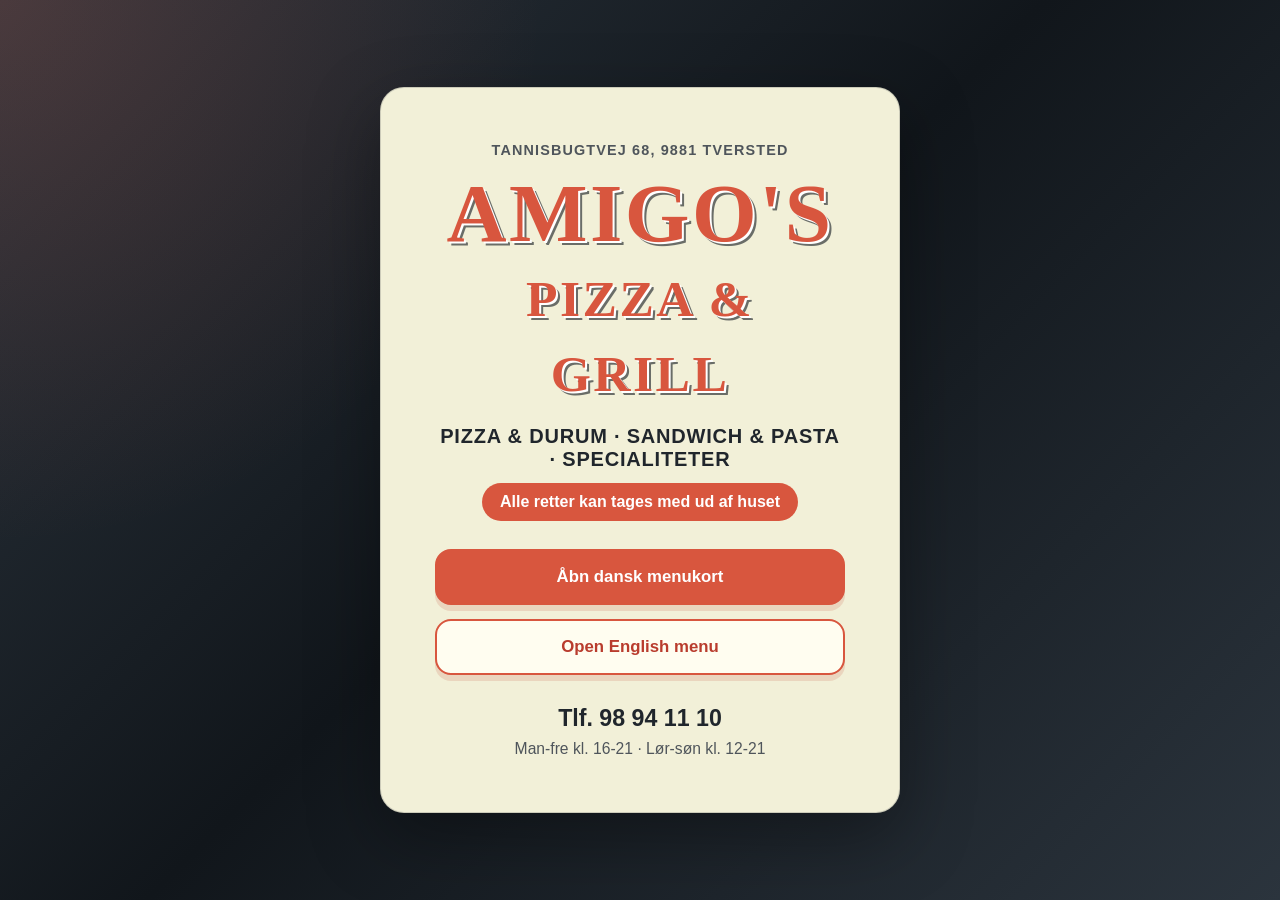
==== commit 84c82015: "Upload final menu PDFs only" ====
--- a/index.html
+++ b/index.html
@@ -3,44 +3,30 @@
   <head>
     <meta charset="utf-8">
     <meta name="viewport" content="width=device-width, initial-scale=1">
-    <meta name="theme-color" content="#211a18">
-    <title>Amigo's Pizza & Grill | Vælg sprog</title>
+    <meta name="theme-color" content="#f2f0d8">
+    <title>Amigo's Pizza & Grill | Menu</title>
     <meta
       name="description"
-      content="Vælg dansk eller engelsk menukort for Amigo's Pizza & Grill i Tversted."
+      content="Vælg dansk eller engelsk PDF-menu for Amigo's Pizza & Grill i Tversted."
     >
-    <link rel="preload" as="image" href="assets/hero-pizza.webp" type="image/webp">
     <link rel="stylesheet" href="styles.css">
   </head>
   <body>
-    <main class="language-page">
-      <div class="language-page__image" aria-hidden="true"></div>
-      <section class="language-card" aria-labelledby="page-title">
-        <p class="address">Tannisbugtvej 68, 9881 Tversted</p>
-        <h1 id="page-title"><span>Amigo's</span> Pizza &amp; Grill</h1>
-        <p class="intro">Vælg sprog · Choose your language</p>
+    <main class="page">
+      <section class="card" aria-label="Vælg menu">
+        <p class="eyebrow">Tannisbugtvej 68, 9881 Tversted</p>
+        <h1>Amigo's<br><span>Pizza & Grill</span></h1>
+        <p class="tagline">Pizza & durum · Sandwich & pasta · Specialiteter</p>
+        <p class="note">Alle retter kan tages med ud af huset</p>
 
-        <div class="language-options">
-          <article class="language-option">
-            <span class="language-code">DA</span>
-            <h2>Dansk</h2>
-            <p>Se det danske menukort med de nyeste retter og priser.</p>
-            <a class="primary-link" href="da/">Åbn dansk menu</a>
-            <a class="pdf-link" href="menu-da.pdf">Hent dansk PDF</a>
-          </article>
-
-          <article class="language-option" lang="en">
-            <span class="language-code">EN</span>
-            <h2>English</h2>
-            <p>View the English menu with the latest dishes and prices.</p>
-            <a class="primary-link" href="en/">Open English menu</a>
-            <a class="pdf-link" href="menu-en.pdf">Download English PDF</a>
-          </article>
+        <div class="actions">
+          <a class="button button--primary" href="menu-da.pdf">Åbn dansk menukort</a>
+          <a class="button" href="menu-en.pdf">Open English menu</a>
         </div>
 
-        <div class="quick-contact">
-          <a href="tel:+4598941110">Tlf. / Tel. 98 94 11 10</a>
-          <span>Man-fre 16-21 · Lør-søn 12-21</span>
+        <div class="contact">
+          <a href="tel:+4598941110">Tlf. 98 94 11 10</a>
+          <span>Man-fre kl. 16-21 · Lør-søn kl. 12-21</span>
         </div>
       </section>
     </main>
--- a/styles.css
+++ b/styles.css
@@ -1,12 +1,11 @@
 :root {
-  --ink: #241a17;
-  --red: #c73725;
-  --red-dark: #8f1f17;
-  --orange: #f15b32;
-  --gold: #ffc947;
-  --cream: #fff4e4;
-  --paper: rgba(255, 251, 244, 0.97);
-  --line: #ead3c3;
+  --paper: #f2f0d8;
+  --ink: #20262c;
+  --muted: #4f555b;
+  --red: #d8563e;
+  --red-dark: #b93c2d;
+  --cream: #fffdf0;
+  --line: rgba(32, 38, 44, 0.18);
 }
 
 * {
@@ -15,163 +14,113 @@
 
 body {
   margin: 0;
+  min-height: 100vh;
   color: var(--ink);
-  background: #1f1816;
   font-family: Arial, Helvetica, sans-serif;
+  background:
+    radial-gradient(circle at top left, rgba(216, 86, 62, 0.18), transparent 34rem),
+    linear-gradient(135deg, #2b343d 0%, #11161b 48%, #2b343d 100%);
 }
 
-.language-page {
-  position: relative;
+a {
+  color: inherit;
+}
+
+.page {
   min-height: 100vh;
   display: grid;
   place-items: center;
-  overflow: hidden;
-  padding: 28px 16px;
+  padding: 24px;
 }
 
-.language-page__image {
-  position: absolute;
-  inset: 0;
-  background:
-    linear-gradient(90deg, rgba(25, 18, 16, 0.88), rgba(25, 18, 16, 0.5)),
-    image-set(
-      url("assets/hero-pizza.webp") type("image/webp"),
-      url("assets/hero-pizza.png") type("image/png")
-    );
-  background-position: center;
-  background-size: cover;
-  transform: scale(1.02);
+.card {
+  width: min(100%, 520px);
+  padding: clamp(28px, 7vw, 54px);
+  text-align: center;
+  background: var(--paper);
+  border: 1px solid var(--line);
+  border-radius: 24px;
+  box-shadow: 0 24px 70px rgba(0, 0, 0, 0.34);
 }
 
-.language-card {
-  position: relative;
-  width: min(900px, 100%);
-  padding: clamp(26px, 5vw, 52px);
-  border: 1px solid rgba(255, 255, 255, 0.55);
-  border-radius: 20px;
-  background: var(--paper);
-  box-shadow: 0 24px 70px rgba(0, 0, 0, 0.38);
-  text-align: center;
-}
-
-.address {
-  margin: 0 0 16px;
-  color: var(--red-dark);
-  font-size: 0.82rem;
-  font-weight: 900;
+.eyebrow {
+  margin: 0 0 18px;
+  color: var(--muted);
+  font-size: 0.9rem;
+  font-weight: 700;
   letter-spacing: 0.08em;
   text-transform: uppercase;
 }
 
 h1 {
   margin: 0;
-  color: var(--orange);
-  font-size: clamp(2.5rem, 7vw, 5rem);
+  color: var(--red);
+  font-family: Georgia, "Times New Roman", serif;
+  font-size: clamp(3.1rem, 12vw, 5.2rem);
   line-height: 0.9;
+  letter-spacing: 0.03em;
   text-transform: uppercase;
-  text-shadow: 2px 2px 0 var(--ink);
+  text-shadow:
+    2px 2px 0 #fff,
+    4px 4px 0 rgba(32, 38, 44, 0.65);
 }
 
 h1 span {
-  display: block;
-  font-size: 1.14em;
+  font-size: 0.62em;
 }
 
-.intro {
-  margin: 22px 0 26px;
-  font-size: 1.12rem;
-  font-weight: 900;
+.tagline {
+  margin: 24px 0 12px;
+  font-size: clamp(1rem, 3vw, 1.25rem);
+  font-weight: 800;
+  letter-spacing: 0.04em;
+  text-transform: uppercase;
 }
 
-.language-options {
-  display: grid;
-  grid-template-columns: repeat(2, minmax(0, 1fr));
-  gap: 18px;
+.note {
+  display: inline-block;
+  margin: 0 0 28px;
+  padding: 10px 18px;
+  color: #fff;
+  background: var(--red);
+  border-radius: 999px;
+  font-weight: 700;
 }
 
-.language-option {
+.actions {
   display: grid;
-  gap: 12px;
-  padding: 24px;
-  border: 1px solid var(--line);
-  border-radius: 14px;
-  background: #fff;
-  box-shadow: 0 10px 24px rgba(143, 31, 23, 0.09);
+  gap: 14px;
+  margin: 0 auto 30px;
 }
 
-.language-code {
-  width: 46px;
-  height: 32px;
-  display: grid;
-  place-items: center;
-  margin: auto;
-  border-radius: 6px;
-  background: var(--red);
-  color: #fff;
-  font-size: 0.82rem;
+.button {
+  display: block;
+  padding: 16px 20px;
+  color: var(--red-dark);
+  background: var(--cream);
+  border: 2px solid var(--red);
+  border-radius: 16px;
+  font-size: 1.05rem;
   font-weight: 900;
-  letter-spacing: 0.08em;
+  text-decoration: none;
+  box-shadow: 0 6px 0 rgba(185, 60, 45, 0.15);
 }
 
-h2 {
-  margin: 0;
-  font-size: 1.7rem;
+.button--primary {
+  color: #fff;
+  background: var(--red);
 }
 
-.language-option p {
-  min-height: 48px;
-  margin: 0;
-  color: #715e55;
+.contact {
+  display: grid;
+  gap: 8px;
+  color: var(--muted);
+  font-size: 0.98rem;
 }
 
-.primary-link,
-.pdf-link {
-  min-height: 46px;
-  display: inline-flex;
-  align-items: center;
-  justify-content: center;
-  border-radius: 9px;
-  padding: 11px 14px;
+.contact a {
+  color: var(--ink);
+  font-size: 1.45rem;
   font-weight: 900;
   text-decoration: none;
 }
-
-.primary-link {
-  background: var(--red);
-  color: #fff;
-}
-
-.primary-link:hover,
-.primary-link:focus {
-  background: var(--red-dark);
-}
-
-.pdf-link {
-  border: 1px solid var(--line);
-  color: var(--red-dark);
-  background: var(--cream);
-}
-
-.quick-contact {
-  display: flex;
-  justify-content: center;
-  flex-wrap: wrap;
-  gap: 10px 22px;
-  margin-top: 24px;
-  font-size: 0.92rem;
-  font-weight: 800;
-}
-
-.quick-contact a {
-  color: var(--red-dark);
-}
-
-@media (max-width: 680px) {
-  .language-options {
-    grid-template-columns: 1fr;
-  }
-
-  .language-option p {
-    min-height: 0;
-  }
-}
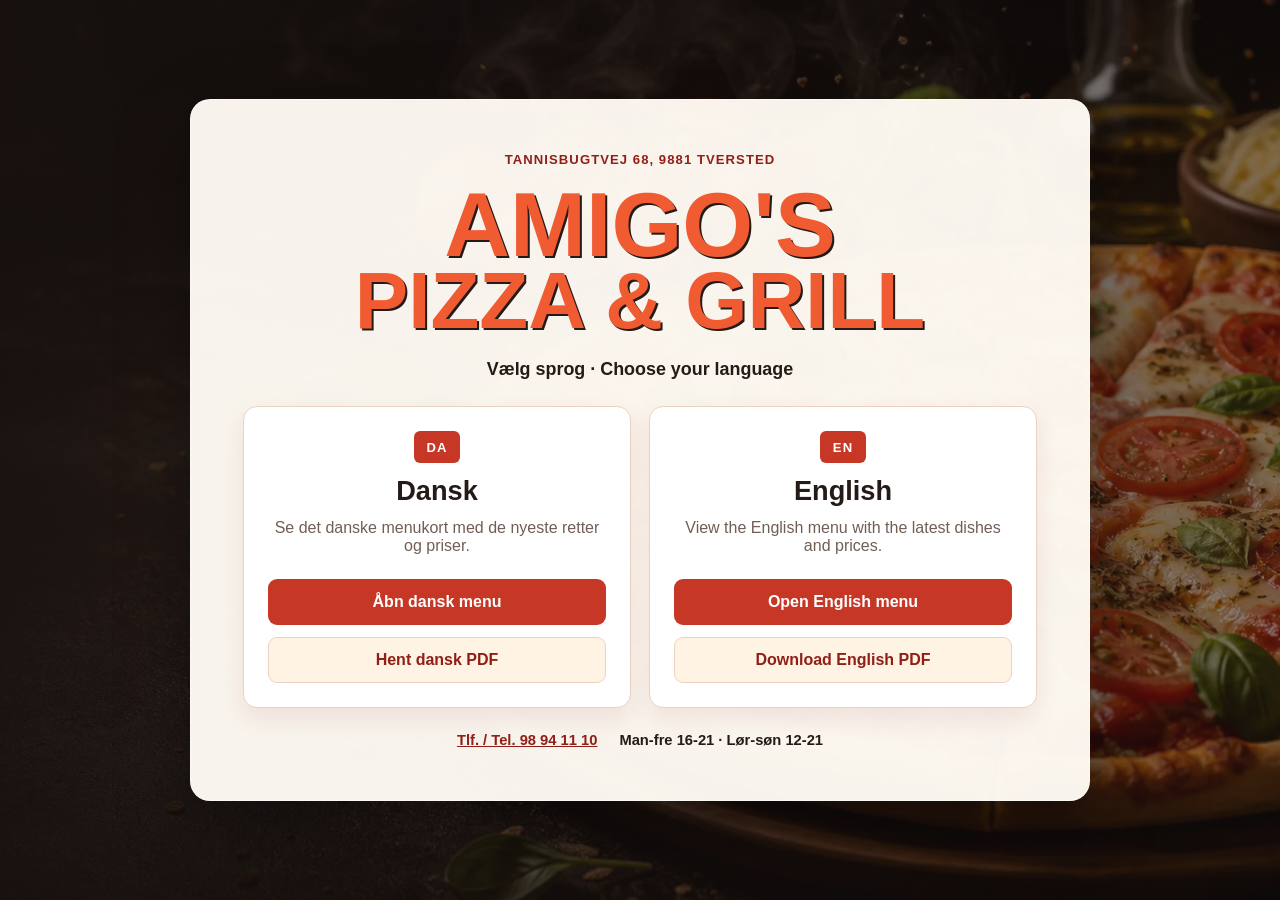
==== commit 6d33f7b0: "Restore web menu with final PDFs" ====
--- a/index.html
+++ b/index.html
@@ -3,30 +3,44 @@
   <head>
     <meta charset="utf-8">
     <meta name="viewport" content="width=device-width, initial-scale=1">
-    <meta name="theme-color" content="#f2f0d8">
-    <title>Amigo's Pizza & Grill | Menu</title>
+    <meta name="theme-color" content="#211a18">
+    <title>Amigo's Pizza & Grill | Vælg sprog</title>
     <meta
       name="description"
-      content="Vælg dansk eller engelsk PDF-menu for Amigo's Pizza & Grill i Tversted."
+      content="Vælg dansk eller engelsk menukort for Amigo's Pizza & Grill i Tversted."
     >
+    <link rel="preload" as="image" href="assets/hero-pizza.webp" type="image/webp">
     <link rel="stylesheet" href="styles.css">
   </head>
   <body>
-    <main class="page">
-      <section class="card" aria-label="Vælg menu">
-        <p class="eyebrow">Tannisbugtvej 68, 9881 Tversted</p>
-        <h1>Amigo's<br><span>Pizza & Grill</span></h1>
-        <p class="tagline">Pizza & durum · Sandwich & pasta · Specialiteter</p>
-        <p class="note">Alle retter kan tages med ud af huset</p>
+    <main class="language-page">
+      <div class="language-page__image" aria-hidden="true"></div>
+      <section class="language-card" aria-labelledby="page-title">
+        <p class="address">Tannisbugtvej 68, 9881 Tversted</p>
+        <h1 id="page-title"><span>Amigo's</span> Pizza &amp; Grill</h1>
+        <p class="intro">Vælg sprog · Choose your language</p>
 
-        <div class="actions">
-          <a class="button button--primary" href="menu-da.pdf">Åbn dansk menukort</a>
-          <a class="button" href="menu-en.pdf">Open English menu</a>
+        <div class="language-options">
+          <article class="language-option">
+            <span class="language-code">DA</span>
+            <h2>Dansk</h2>
+            <p>Se det danske menukort med de nyeste retter og priser.</p>
+            <a class="primary-link" href="da/">Åbn dansk menu</a>
+            <a class="pdf-link" href="menu-da.pdf">Hent dansk PDF</a>
+          </article>
+
+          <article class="language-option" lang="en">
+            <span class="language-code">EN</span>
+            <h2>English</h2>
+            <p>View the English menu with the latest dishes and prices.</p>
+            <a class="primary-link" href="en/">Open English menu</a>
+            <a class="pdf-link" href="menu-en.pdf">Download English PDF</a>
+          </article>
         </div>
 
-        <div class="contact">
-          <a href="tel:+4598941110">Tlf. 98 94 11 10</a>
-          <span>Man-fre kl. 16-21 · Lør-søn kl. 12-21</span>
+        <div class="quick-contact">
+          <a href="tel:+4598941110">Tlf. / Tel. 98 94 11 10</a>
+          <span>Man-fre 16-21 · Lør-søn 12-21</span>
         </div>
       </section>
     </main>
--- a/styles.css
+++ b/styles.css
@@ -1,11 +1,12 @@
 :root {
-  --paper: #f2f0d8;
-  --ink: #20262c;
-  --muted: #4f555b;
-  --red: #d8563e;
-  --red-dark: #b93c2d;
-  --cream: #fffdf0;
-  --line: rgba(32, 38, 44, 0.18);
+  --ink: #241a17;
+  --red: #c73725;
+  --red-dark: #8f1f17;
+  --orange: #f15b32;
+  --gold: #ffc947;
+  --cream: #fff4e4;
+  --paper: rgba(255, 251, 244, 0.97);
+  --line: #ead3c3;
 }
 
 * {
@@ -14,113 +15,163 @@
 
 body {
   margin: 0;
-  min-height: 100vh;
   color: var(--ink);
+  background: #1f1816;
   font-family: Arial, Helvetica, sans-serif;
-  background:
-    radial-gradient(circle at top left, rgba(216, 86, 62, 0.18), transparent 34rem),
-    linear-gradient(135deg, #2b343d 0%, #11161b 48%, #2b343d 100%);
 }
 
-a {
-  color: inherit;
-}
-
-.page {
+.language-page {
+  position: relative;
   min-height: 100vh;
   display: grid;
   place-items: center;
-  padding: 24px;
+  overflow: hidden;
+  padding: 28px 16px;
 }
 
-.card {
-  width: min(100%, 520px);
-  padding: clamp(28px, 7vw, 54px);
-  text-align: center;
-  background: var(--paper);
-  border: 1px solid var(--line);
-  border-radius: 24px;
-  box-shadow: 0 24px 70px rgba(0, 0, 0, 0.34);
+.language-page__image {
+  position: absolute;
+  inset: 0;
+  background:
+    linear-gradient(90deg, rgba(25, 18, 16, 0.88), rgba(25, 18, 16, 0.5)),
+    image-set(
+      url("assets/hero-pizza.webp") type("image/webp"),
+      url("assets/hero-pizza.png") type("image/png")
+    );
+  background-position: center;
+  background-size: cover;
+  transform: scale(1.02);
 }
 
-.eyebrow {
-  margin: 0 0 18px;
-  color: var(--muted);
-  font-size: 0.9rem;
-  font-weight: 700;
+.language-card {
+  position: relative;
+  width: min(900px, 100%);
+  padding: clamp(26px, 5vw, 52px);
+  border: 1px solid rgba(255, 255, 255, 0.55);
+  border-radius: 20px;
+  background: var(--paper);
+  box-shadow: 0 24px 70px rgba(0, 0, 0, 0.38);
+  text-align: center;
+}
+
+.address {
+  margin: 0 0 16px;
+  color: var(--red-dark);
+  font-size: 0.82rem;
+  font-weight: 900;
   letter-spacing: 0.08em;
   text-transform: uppercase;
 }
 
 h1 {
   margin: 0;
-  color: var(--red);
-  font-family: Georgia, "Times New Roman", serif;
-  font-size: clamp(3.1rem, 12vw, 5.2rem);
+  color: var(--orange);
+  font-size: clamp(2.5rem, 7vw, 5rem);
   line-height: 0.9;
-  letter-spacing: 0.03em;
   text-transform: uppercase;
-  text-shadow:
-    2px 2px 0 #fff,
-    4px 4px 0 rgba(32, 38, 44, 0.65);
+  text-shadow: 2px 2px 0 var(--ink);
 }
 
 h1 span {
-  font-size: 0.62em;
+  display: block;
+  font-size: 1.14em;
 }
 
-.tagline {
-  margin: 24px 0 12px;
-  font-size: clamp(1rem, 3vw, 1.25rem);
-  font-weight: 800;
-  letter-spacing: 0.04em;
-  text-transform: uppercase;
+.intro {
+  margin: 22px 0 26px;
+  font-size: 1.12rem;
+  font-weight: 900;
 }
 
-.note {
-  display: inline-block;
-  margin: 0 0 28px;
-  padding: 10px 18px;
-  color: #fff;
-  background: var(--red);
-  border-radius: 999px;
-  font-weight: 700;
+.language-options {
+  display: grid;
+  grid-template-columns: repeat(2, minmax(0, 1fr));
+  gap: 18px;
 }
 
-.actions {
+.language-option {
   display: grid;
-  gap: 14px;
-  margin: 0 auto 30px;
+  gap: 12px;
+  padding: 24px;
+  border: 1px solid var(--line);
+  border-radius: 14px;
+  background: #fff;
+  box-shadow: 0 10px 24px rgba(143, 31, 23, 0.09);
 }
 
-.button {
-  display: block;
-  padding: 16px 20px;
-  color: var(--red-dark);
-  background: var(--cream);
-  border: 2px solid var(--red);
-  border-radius: 16px;
-  font-size: 1.05rem;
+.language-code {
+  width: 46px;
+  height: 32px;
+  display: grid;
+  place-items: center;
+  margin: auto;
+  border-radius: 6px;
+  background: var(--red);
+  color: #fff;
+  font-size: 0.82rem;
   font-weight: 900;
-  text-decoration: none;
-  box-shadow: 0 6px 0 rgba(185, 60, 45, 0.15);
+  letter-spacing: 0.08em;
 }
 
-.button--primary {
-  color: #fff;
-  background: var(--red);
+h2 {
+  margin: 0;
+  font-size: 1.7rem;
 }
 
-.contact {
-  display: grid;
-  gap: 8px;
-  color: var(--muted);
-  font-size: 0.98rem;
+.language-option p {
+  min-height: 48px;
+  margin: 0;
+  color: #715e55;
 }
 
-.contact a {
-  color: var(--ink);
-  font-size: 1.45rem;
+.primary-link,
+.pdf-link {
+  min-height: 46px;
+  display: inline-flex;
+  align-items: center;
+  justify-content: center;
+  border-radius: 9px;
+  padding: 11px 14px;
   font-weight: 900;
   text-decoration: none;
 }
+
+.primary-link {
+  background: var(--red);
+  color: #fff;
+}
+
+.primary-link:hover,
+.primary-link:focus {
+  background: var(--red-dark);
+}
+
+.pdf-link {
+  border: 1px solid var(--line);
+  color: var(--red-dark);
+  background: var(--cream);
+}
+
+.quick-contact {
+  display: flex;
+  justify-content: center;
+  flex-wrap: wrap;
+  gap: 10px 22px;
+  margin-top: 24px;
+  font-size: 0.92rem;
+  font-weight: 800;
+}
+
+.quick-contact a {
+  color: var(--red-dark);
+}
+
+@media (max-width: 680px) {
+  .language-options {
+    grid-template-columns: 1fr;
+  }
+
+  .language-option p {
+    min-height: 0;
+  }
+}
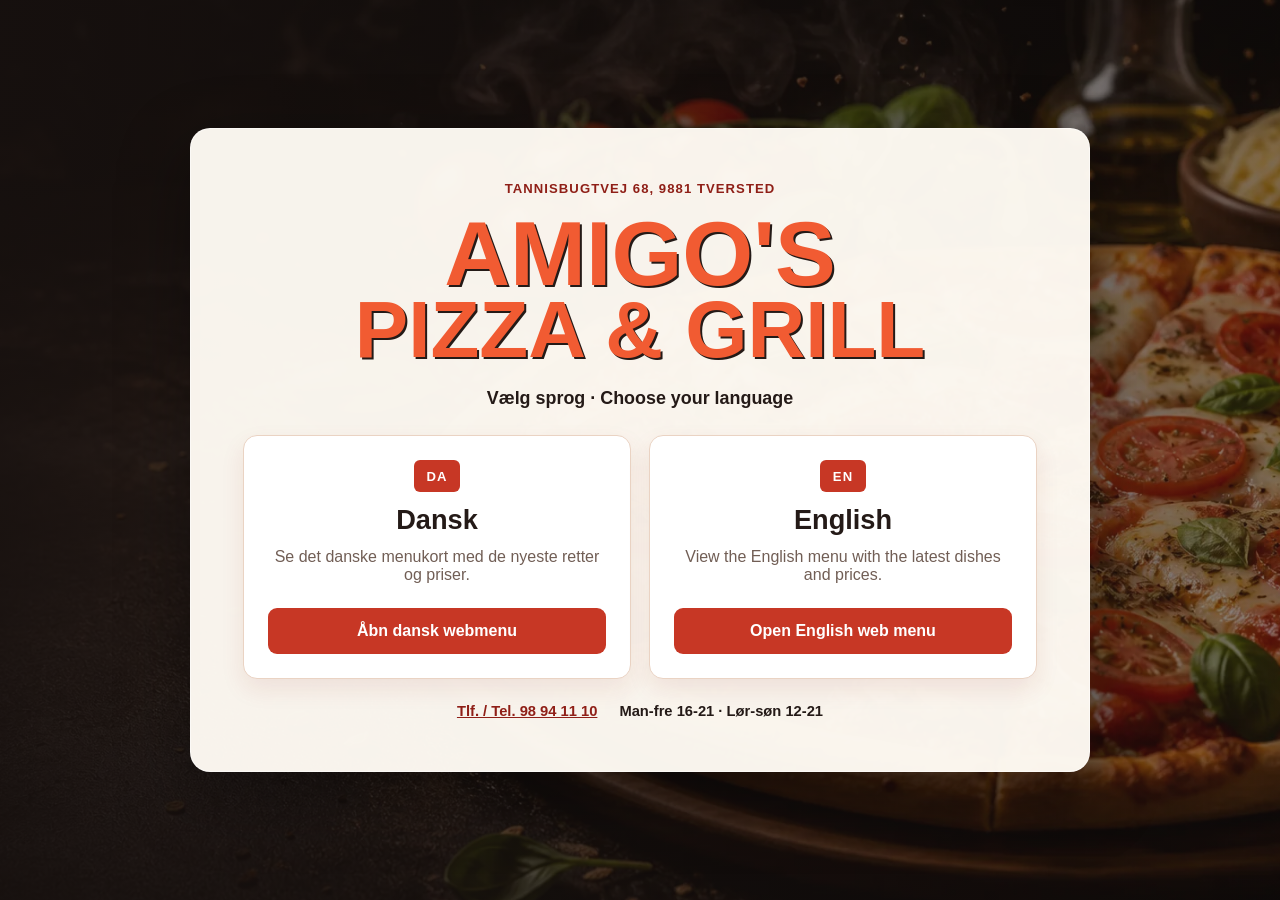
==== commit d5030489: "Make QR page open web menus first" ====
--- a/index.html
+++ b/index.html
@@ -25,16 +25,14 @@
             <span class="language-code">DA</span>
             <h2>Dansk</h2>
             <p>Se det danske menukort med de nyeste retter og priser.</p>
-            <a class="primary-link" href="da/">Åbn dansk menu</a>
-            <a class="pdf-link" href="menu-da.pdf">Hent dansk PDF</a>
+            <a class="primary-link" href="da/">Åbn dansk webmenu</a>
           </article>
 
           <article class="language-option" lang="en">
             <span class="language-code">EN</span>
             <h2>English</h2>
             <p>View the English menu with the latest dishes and prices.</p>
-            <a class="primary-link" href="en/">Open English menu</a>
-            <a class="pdf-link" href="menu-en.pdf">Download English PDF</a>
+            <a class="primary-link" href="en/">Open English web menu</a>
           </article>
         </div>
 
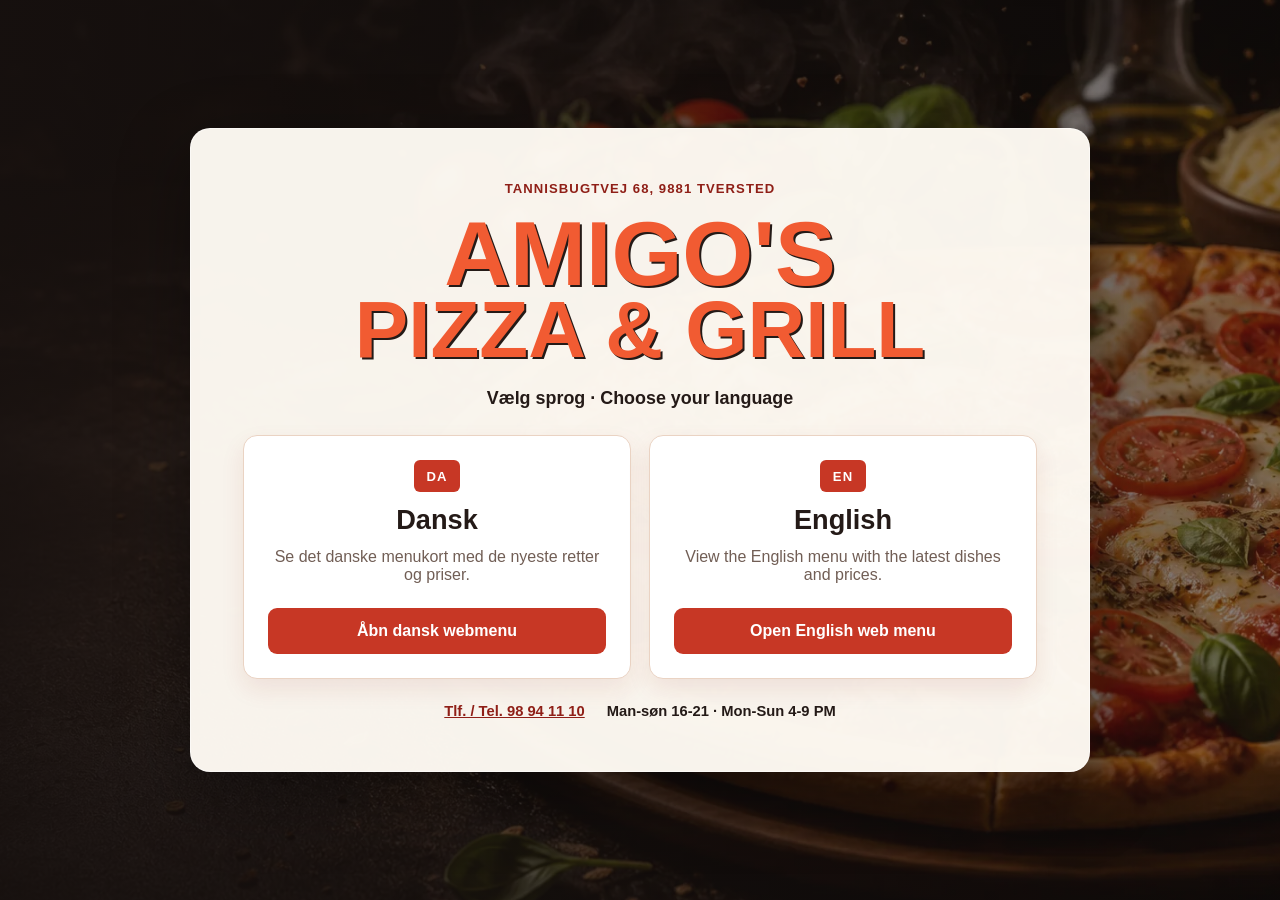
==== commit 846b222a: "Update hours and menu corrections" ====
--- a/index.html
+++ b/index.html
@@ -38,7 +38,7 @@
 
         <div class="quick-contact">
           <a href="tel:+4598941110">Tlf. / Tel. 98 94 11 10</a>
-          <span>Man-fre 16-21 · Lør-søn 12-21</span>
+          <span>Man-søn 16-21 · Mon-Sun 4-9 PM</span>
         </div>
       </section>
     </main>
